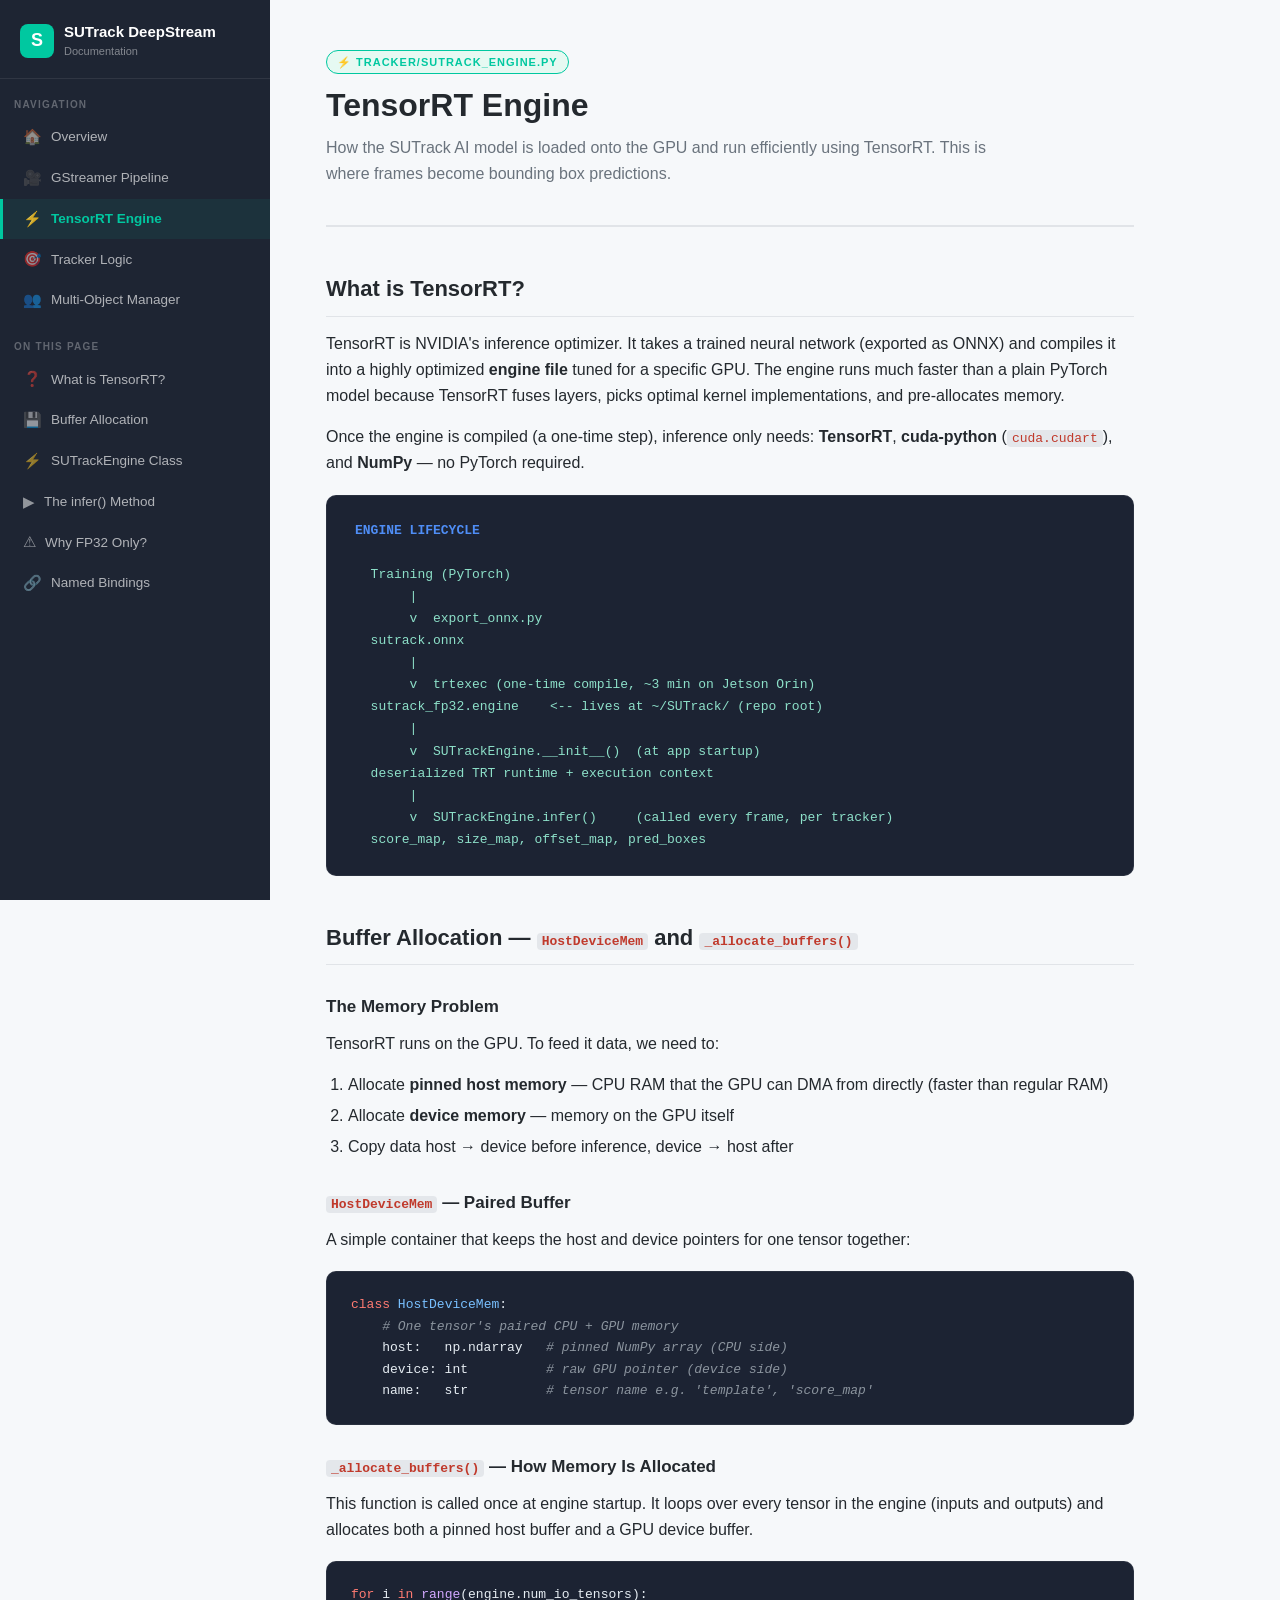
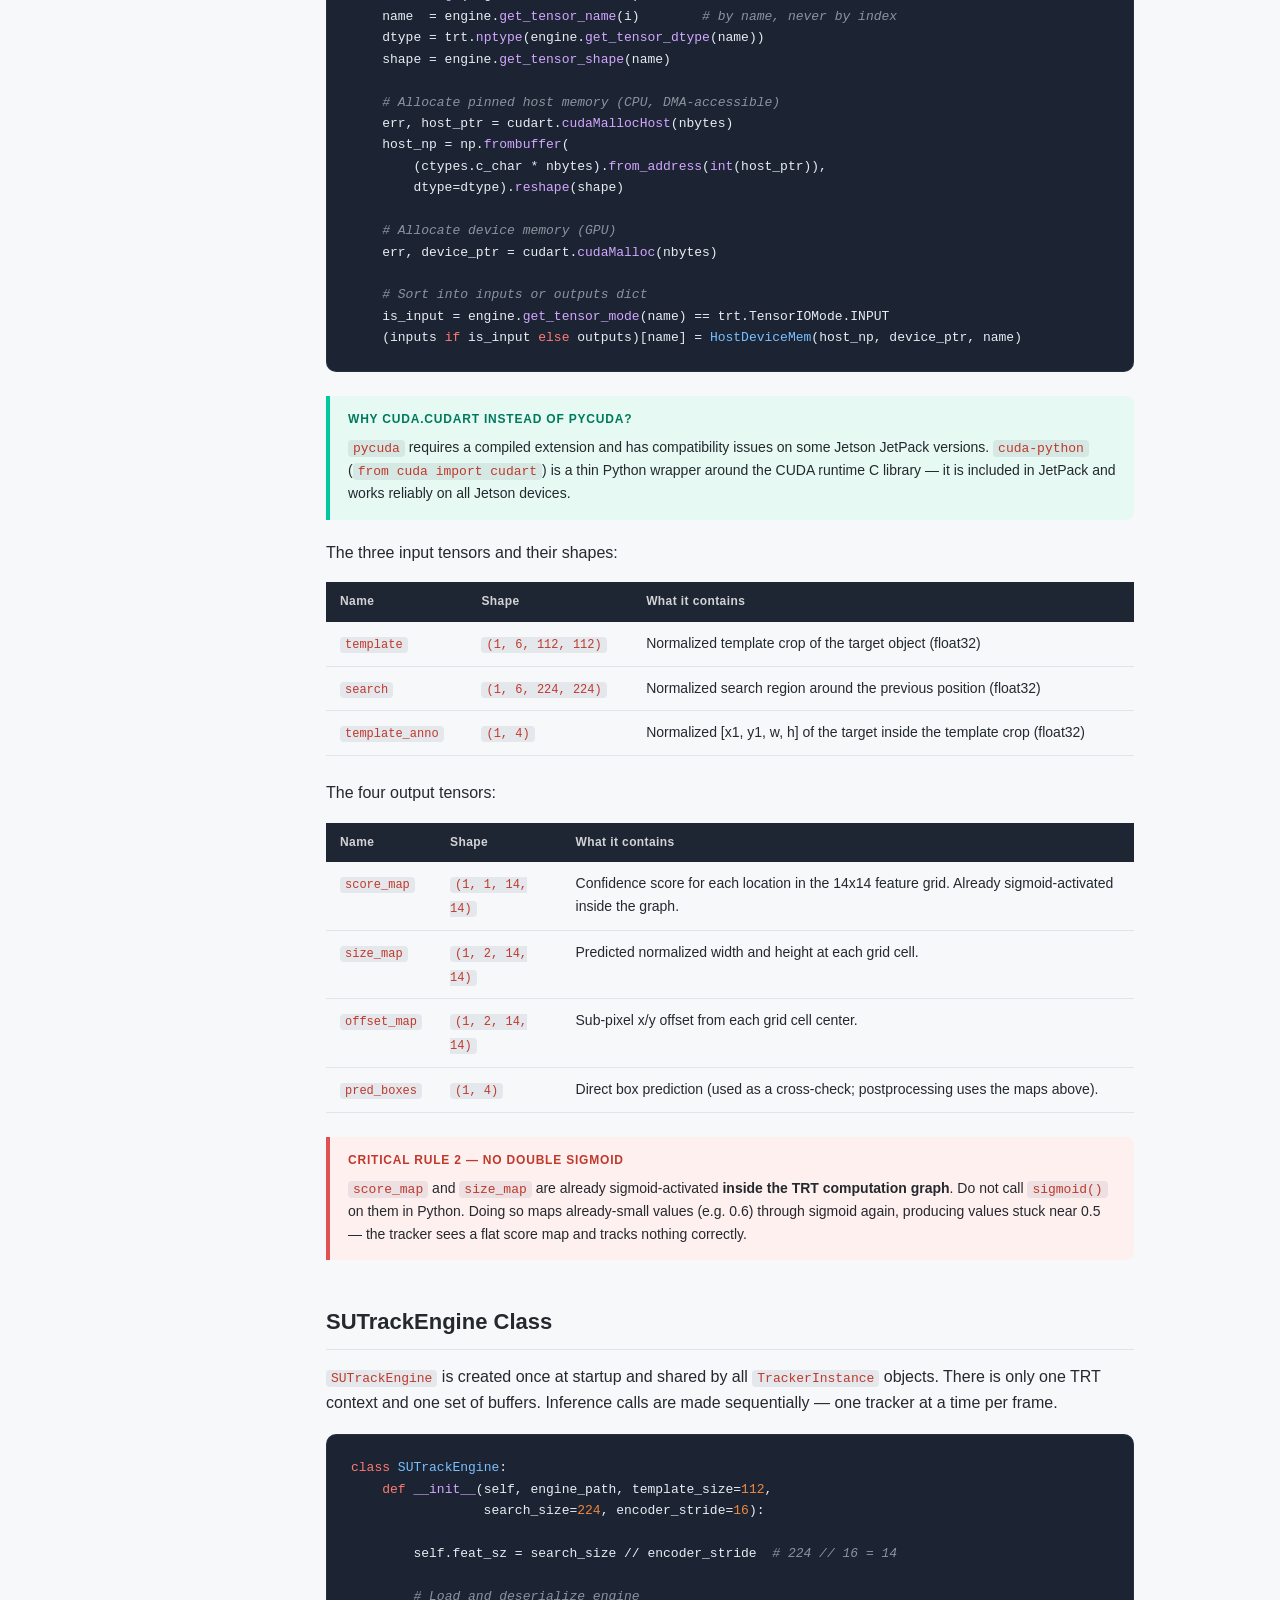
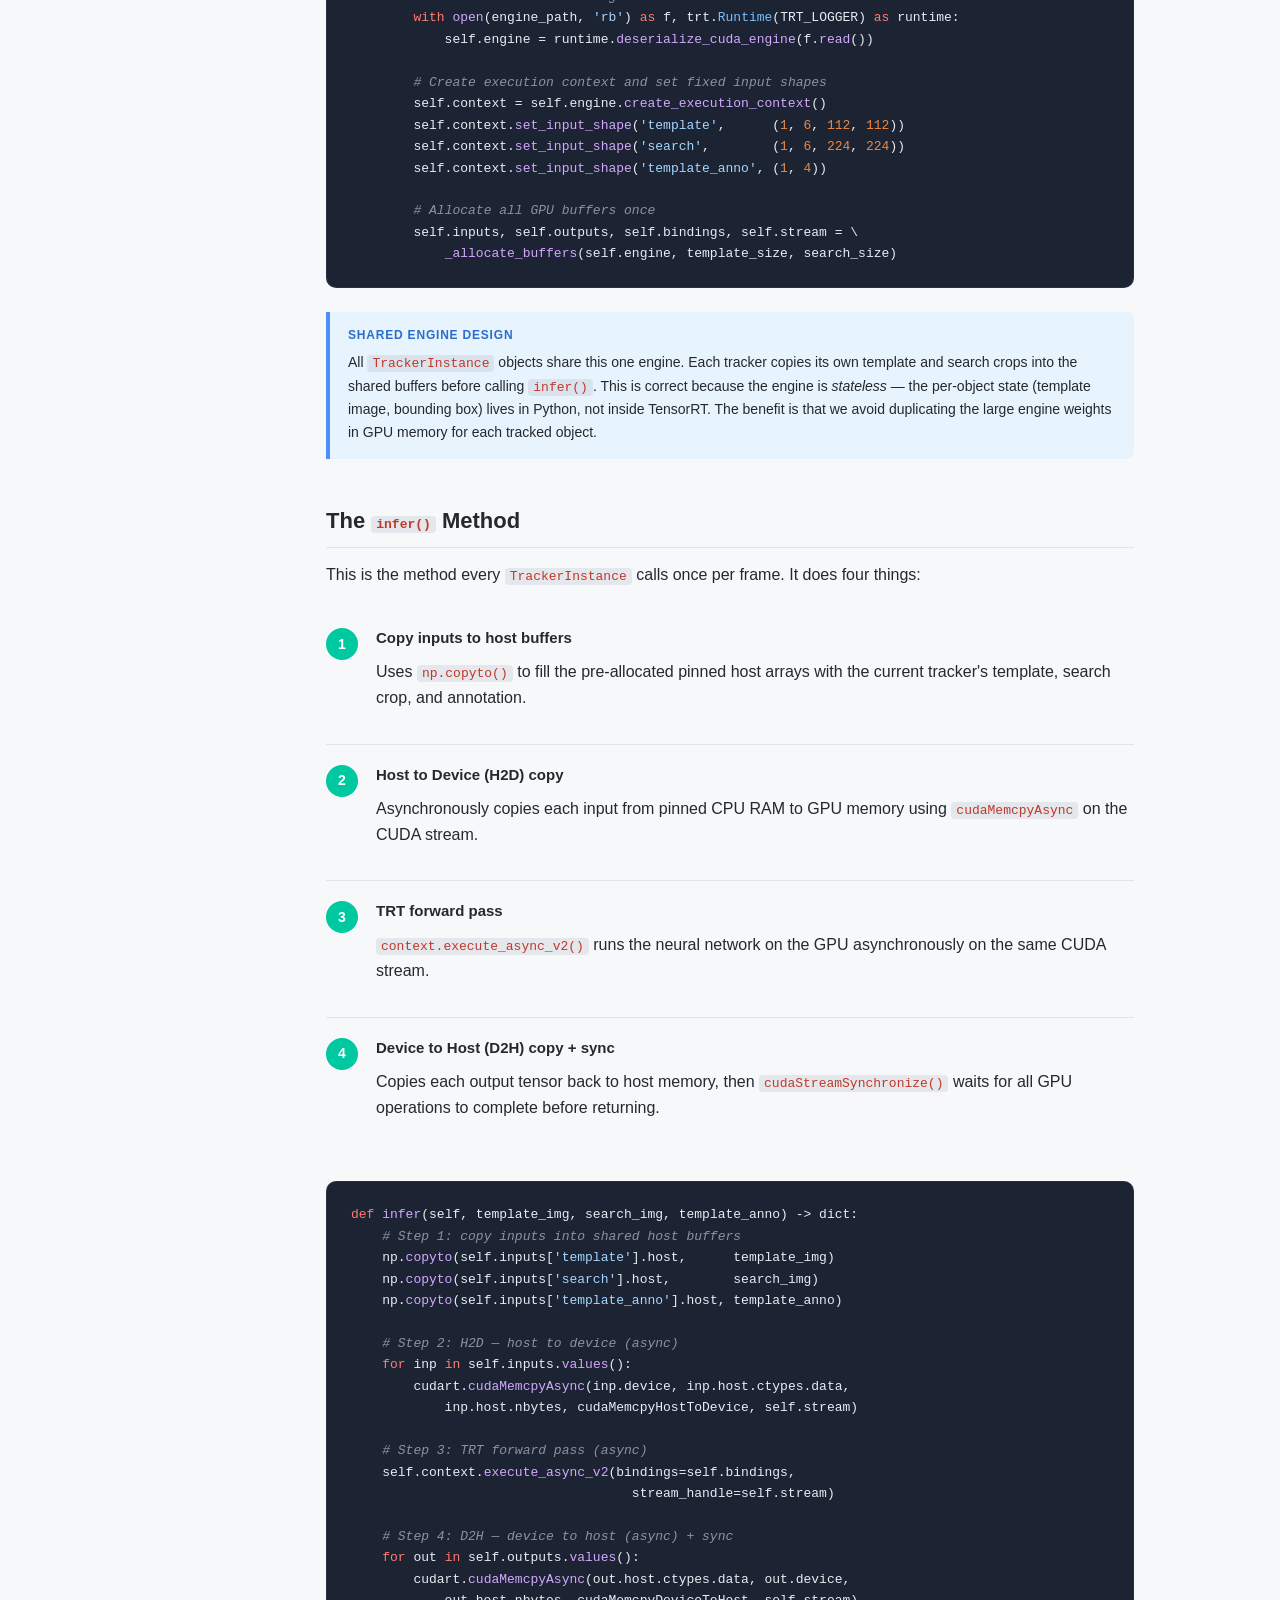
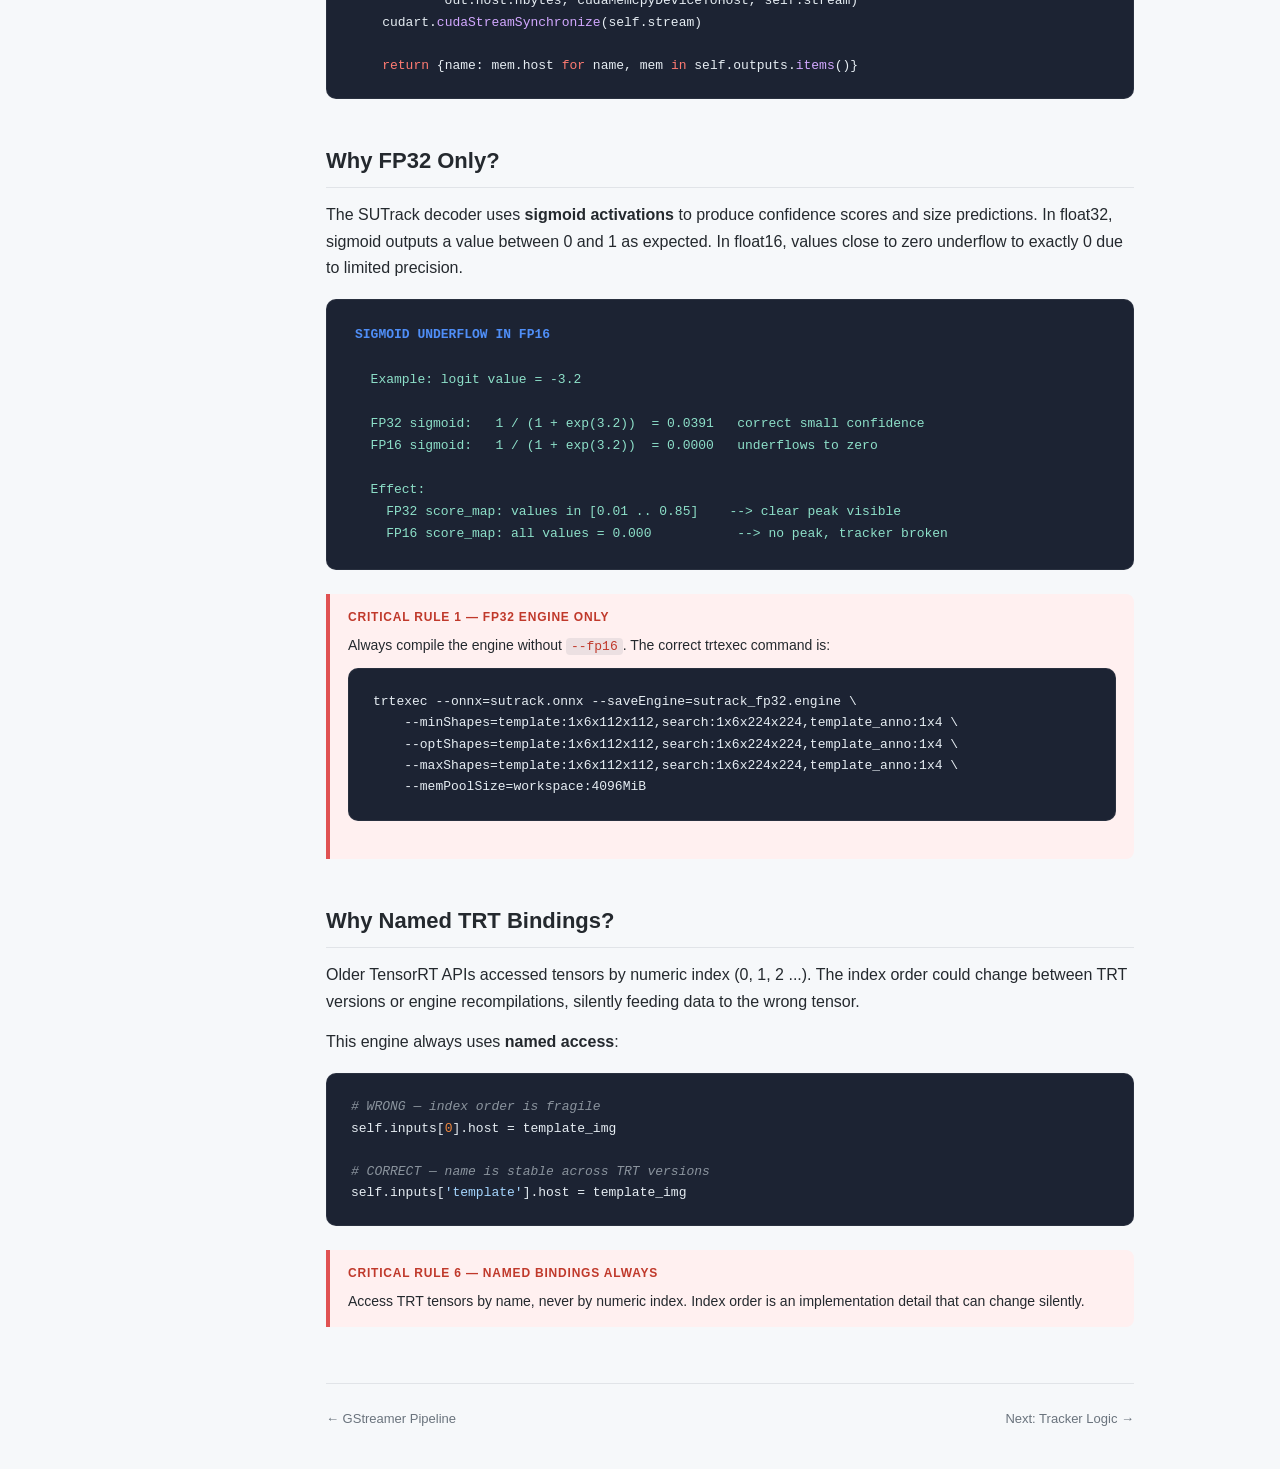
==== deepstream/docs/html/engine.html @ 1df2a2ea "Initial commit" ====
<!DOCTYPE html>
<html lang="en">
<head>
  <meta charset="UTF-8" />
  <meta name="viewport" content="width=device-width, initial-scale=1.0" />
  <title>TensorRT Engine — SUTrack DeepStream Docs</title>
  <link rel="stylesheet" href="style.css" />
</head>
<body>

<aside class="sidebar">
  <a class="sidebar-logo" href="index.html">
    <div class="logo-icon">S</div>
    <div>
      <div class="logo-text">SUTrack DeepStream</div>
      <div class="logo-sub">Documentation</div>
    </div>
  </a>
  <div class="sidebar-section">Navigation</div>
  <nav>
    <a href="index.html"><span class="nav-icon">&#127968;</span> Overview</a>
    <a href="pipeline.html"><span class="nav-icon">&#127909;</span> GStreamer Pipeline</a>
    <a href="engine.html" class="active"><span class="nav-icon">&#9889;</span> TensorRT Engine</a>
    <a href="tracker-logic.html"><span class="nav-icon">&#127919;</span> Tracker Logic</a>
    <a href="multi-object.html"><span class="nav-icon">&#128101;</span> Multi-Object Manager</a>
  </nav>
  <div class="sidebar-section">On This Page</div>
  <nav>
    <a href="#what-is-trt"><span class="nav-icon">&#10067;</span> What is TensorRT?</a>
    <a href="#buffers"><span class="nav-icon">&#128190;</span> Buffer Allocation</a>
    <a href="#engine-class"><span class="nav-icon">&#9889;</span> SUTrackEngine Class</a>
    <a href="#infer"><span class="nav-icon">&#9654;</span> The infer() Method</a>
    <a href="#why-fp32"><span class="nav-icon">&#9888;</span> Why FP32 Only?</a>
    <a href="#named-bindings"><span class="nav-icon">&#128279;</span> Named Bindings</a>
  </nav>
</aside>

<main class="content">

  <div class="page-header">
    <div class="page-badge">&#9889; tracker/sutrack_engine.py</div>
    <h1>TensorRT Engine</h1>
    <p>How the SUTrack AI model is loaded onto the GPU and run efficiently using TensorRT. This is where frames become bounding box predictions.</p>
  </div>

  <h2 id="what-is-trt">What is TensorRT?</h2>
  <p>
    TensorRT is NVIDIA's inference optimizer. It takes a trained neural network (exported as ONNX)
    and compiles it into a highly optimized <strong>engine file</strong> tuned for a specific GPU.
    The engine runs much faster than a plain PyTorch model because TensorRT fuses layers, picks
    optimal kernel implementations, and pre-allocates memory.
  </p>
  <p>
    Once the engine is compiled (a one-time step), inference only needs:
    <strong>TensorRT</strong>, <strong>cuda-python</strong> (<code>cuda.cudart</code>), and
    <strong>NumPy</strong> — no PyTorch required.
  </p>

  <div class="diagram"><span class="d-title">ENGINE LIFECYCLE</span>

  Training (PyTorch)
       |
       v  export_onnx.py
  sutrack.onnx
       |
       v  trtexec (one-time compile, ~3 min on Jetson Orin)
  sutrack_fp32.engine    &lt;-- lives at ~/SUTrack/ (repo root)
       |
       v  SUTrackEngine.__init__()  (at app startup)
  deserialized TRT runtime + execution context
       |
       v  SUTrackEngine.infer()     (called every frame, per tracker)
  score_map, size_map, offset_map, pred_boxes</div>

  <h2 id="buffers">Buffer Allocation — <code>HostDeviceMem</code> and <code>_allocate_buffers()</code></h2>

  <h3>The Memory Problem</h3>
  <p>
    TensorRT runs on the GPU. To feed it data, we need to:
  </p>
  <ol>
    <li>Allocate <strong>pinned host memory</strong> — CPU RAM that the GPU can DMA from directly (faster than regular RAM)</li>
    <li>Allocate <strong>device memory</strong> — memory on the GPU itself</li>
    <li>Copy data host → device before inference, device → host after</li>
  </ol>

  <h3><code>HostDeviceMem</code> — Paired Buffer</h3>
  <p>
    A simple container that keeps the host and device pointers for one tensor together:
  </p>
  <pre><code><span class="kw">class</span> <span class="nb">HostDeviceMem</span>:
    <span class="cm"># One tensor's paired CPU + GPU memory</span>
    host:   np.ndarray   <span class="cm"># pinned NumPy array (CPU side)</span>
    device: int          <span class="cm"># raw GPU pointer (device side)</span>
    name:   str          <span class="cm"># tensor name e.g. 'template', 'score_map'</span></code></pre>

  <h3><code>_allocate_buffers()</code> — How Memory Is Allocated</h3>
  <p>
    This function is called once at engine startup. It loops over every tensor in the engine
    (inputs and outputs) and allocates both a pinned host buffer and a GPU device buffer.
  </p>

  <pre><code><span class="kw">for</span> i <span class="kw">in</span> <span class="fn">range</span>(engine.num_io_tensors):
    name  = engine.<span class="fn">get_tensor_name</span>(i)        <span class="cm"># by name, never by index</span>
    dtype = trt.<span class="fn">nptype</span>(engine.<span class="fn">get_tensor_dtype</span>(name))
    shape = engine.<span class="fn">get_tensor_shape</span>(name)

    <span class="cm"># Allocate pinned host memory (CPU, DMA-accessible)</span>
    err, host_ptr = cudart.<span class="fn">cudaMallocHost</span>(nbytes)
    host_np = np.<span class="fn">frombuffer</span>(
        (ctypes.c_char * nbytes).<span class="fn">from_address</span>(<span class="fn">int</span>(host_ptr)),
        dtype=dtype).<span class="fn">reshape</span>(shape)

    <span class="cm"># Allocate device memory (GPU)</span>
    err, device_ptr = cudart.<span class="fn">cudaMalloc</span>(nbytes)

    <span class="cm"># Sort into inputs or outputs dict</span>
    is_input = engine.<span class="fn">get_tensor_mode</span>(name) == trt.TensorIOMode.INPUT
    (inputs <span class="kw">if</span> is_input <span class="kw">else</span> outputs)[name] = <span class="nb">HostDeviceMem</span>(host_np, device_ptr, name)</code></pre>

  <div class="callout tip">
    <div class="callout-title">Why cuda.cudart instead of pycuda?</div>
    <code>pycuda</code> requires a compiled extension and has compatibility issues on some
    Jetson JetPack versions. <code>cuda-python</code> (<code>from cuda import cudart</code>)
    is a thin Python wrapper around the CUDA runtime C library — it is included in JetPack
    and works reliably on all Jetson devices.
  </div>

  <p>The three input tensors and their shapes:</p>
  <table>
    <thead><tr><th>Name</th><th>Shape</th><th>What it contains</th></tr></thead>
    <tbody>
      <tr><td><code>template</code></td><td><code>(1, 6, 112, 112)</code></td><td>Normalized template crop of the target object (float32)</td></tr>
      <tr><td><code>search</code></td><td><code>(1, 6, 224, 224)</code></td><td>Normalized search region around the previous position (float32)</td></tr>
      <tr><td><code>template_anno</code></td><td><code>(1, 4)</code></td><td>Normalized [x1, y1, w, h] of the target inside the template crop (float32)</td></tr>
    </tbody>
  </table>

  <p>The four output tensors:</p>
  <table>
    <thead><tr><th>Name</th><th>Shape</th><th>What it contains</th></tr></thead>
    <tbody>
      <tr><td><code>score_map</code></td><td><code>(1, 1, 14, 14)</code></td><td>Confidence score for each location in the 14x14 feature grid. Already sigmoid-activated inside the graph.</td></tr>
      <tr><td><code>size_map</code></td><td><code>(1, 2, 14, 14)</code></td><td>Predicted normalized width and height at each grid cell.</td></tr>
      <tr><td><code>offset_map</code></td><td><code>(1, 2, 14, 14)</code></td><td>Sub-pixel x/y offset from each grid cell center.</td></tr>
      <tr><td><code>pred_boxes</code></td><td><code>(1, 4)</code></td><td>Direct box prediction (used as a cross-check; postprocessing uses the maps above).</td></tr>
    </tbody>
  </table>

  <div class="callout rule">
    <div class="callout-title">Critical Rule 2 — No Double Sigmoid</div>
    <code>score_map</code> and <code>size_map</code> are already sigmoid-activated
    <strong>inside the TRT computation graph</strong>. Do not call <code>sigmoid()</code>
    on them in Python. Doing so maps already-small values (e.g. 0.6) through sigmoid again,
    producing values stuck near 0.5 — the tracker sees a flat score map and tracks nothing correctly.
  </div>

  <h2 id="engine-class">SUTrackEngine Class</h2>
  <p>
    <code>SUTrackEngine</code> is created once at startup and shared by all
    <code>TrackerInstance</code> objects. There is only one TRT context and one set of buffers.
    Inference calls are made sequentially — one tracker at a time per frame.
  </p>

  <pre><code><span class="kw">class</span> <span class="nb">SUTrackEngine</span>:
    <span class="kw">def</span> <span class="fn">__init__</span>(self, engine_path, template_size=<span class="nu">112</span>,
                 search_size=<span class="nu">224</span>, encoder_stride=<span class="nu">16</span>):

        self.feat_sz = search_size // encoder_stride  <span class="cm"># 224 // 16 = 14</span>

        <span class="cm"># Load and deserialize engine</span>
        <span class="kw">with</span> <span class="fn">open</span>(engine_path, <span class="st">'rb'</span>) <span class="kw">as</span> f, trt.<span class="nb">Runtime</span>(TRT_LOGGER) <span class="kw">as</span> runtime:
            self.engine = runtime.<span class="fn">deserialize_cuda_engine</span>(f.<span class="fn">read</span>())

        <span class="cm"># Create execution context and set fixed input shapes</span>
        self.context = self.engine.<span class="fn">create_execution_context</span>()
        self.context.<span class="fn">set_input_shape</span>(<span class="st">'template'</span>,      (<span class="nu">1</span>, <span class="nu">6</span>, <span class="nu">112</span>, <span class="nu">112</span>))
        self.context.<span class="fn">set_input_shape</span>(<span class="st">'search'</span>,        (<span class="nu">1</span>, <span class="nu">6</span>, <span class="nu">224</span>, <span class="nu">224</span>))
        self.context.<span class="fn">set_input_shape</span>(<span class="st">'template_anno'</span>, (<span class="nu">1</span>, <span class="nu">4</span>))

        <span class="cm"># Allocate all GPU buffers once</span>
        self.inputs, self.outputs, self.bindings, self.stream = \
            <span class="fn">_allocate_buffers</span>(self.engine, template_size, search_size)</code></pre>

  <div class="callout info">
    <div class="callout-title">Shared Engine Design</div>
    All <code>TrackerInstance</code> objects share this one engine. Each tracker copies its own
    template and search crops into the shared buffers before calling <code>infer()</code>.
    This is correct because the engine is <em>stateless</em> — the per-object state
    (template image, bounding box) lives in Python, not inside TensorRT.
    The benefit is that we avoid duplicating the large engine weights in GPU memory
    for each tracked object.
  </div>

  <h2 id="infer">The <code>infer()</code> Method</h2>
  <p>
    This is the method every <code>TrackerInstance</code> calls once per frame. It does four things:
  </p>
  <div class="steps">
    <div class="step">
      <div class="step-num">1</div>
      <div class="step-body">
        <h4>Copy inputs to host buffers</h4>
        <p>Uses <code>np.copyto()</code> to fill the pre-allocated pinned host arrays with the current tracker's template, search crop, and annotation.</p>
      </div>
    </div>
    <div class="step">
      <div class="step-num">2</div>
      <div class="step-body">
        <h4>Host to Device (H2D) copy</h4>
        <p>Asynchronously copies each input from pinned CPU RAM to GPU memory using <code>cudaMemcpyAsync</code> on the CUDA stream.</p>
      </div>
    </div>
    <div class="step">
      <div class="step-num">3</div>
      <div class="step-body">
        <h4>TRT forward pass</h4>
        <p><code>context.execute_async_v2()</code> runs the neural network on the GPU asynchronously on the same CUDA stream.</p>
      </div>
    </div>
    <div class="step">
      <div class="step-num">4</div>
      <div class="step-body">
        <h4>Device to Host (D2H) copy + sync</h4>
        <p>Copies each output tensor back to host memory, then <code>cudaStreamSynchronize()</code> waits for all GPU operations to complete before returning.</p>
      </div>
    </div>
  </div>

  <pre><code><span class="kw">def</span> <span class="fn">infer</span>(self, template_img, search_img, template_anno) -> dict:
    <span class="cm"># Step 1: copy inputs into shared host buffers</span>
    np.<span class="fn">copyto</span>(self.inputs[<span class="st">'template'</span>].host,      template_img)
    np.<span class="fn">copyto</span>(self.inputs[<span class="st">'search'</span>].host,        search_img)
    np.<span class="fn">copyto</span>(self.inputs[<span class="st">'template_anno'</span>].host, template_anno)

    <span class="cm"># Step 2: H2D — host to device (async)</span>
    <span class="kw">for</span> inp <span class="kw">in</span> self.inputs.<span class="fn">values</span>():
        cudart.<span class="fn">cudaMemcpyAsync</span>(inp.device, inp.host.ctypes.data,
            inp.host.nbytes, cudaMemcpyHostToDevice, self.stream)

    <span class="cm"># Step 3: TRT forward pass (async)</span>
    self.context.<span class="fn">execute_async_v2</span>(bindings=self.bindings,
                                    stream_handle=self.stream)

    <span class="cm"># Step 4: D2H — device to host (async) + sync</span>
    <span class="kw">for</span> out <span class="kw">in</span> self.outputs.<span class="fn">values</span>():
        cudart.<span class="fn">cudaMemcpyAsync</span>(out.host.ctypes.data, out.device,
            out.host.nbytes, cudaMemcpyDeviceToHost, self.stream)
    cudart.<span class="fn">cudaStreamSynchronize</span>(self.stream)

    <span class="kw">return</span> {name: mem.host <span class="kw">for</span> name, mem <span class="kw">in</span> self.outputs.<span class="fn">items</span>()}</code></pre>

  <h2 id="why-fp32">Why FP32 Only?</h2>
  <p>
    The SUTrack decoder uses <strong>sigmoid activations</strong> to produce confidence scores
    and size predictions. In float32, sigmoid outputs a value between 0 and 1 as expected.
    In float16, values close to zero underflow to exactly 0 due to limited precision.
  </p>

  <div class="diagram"><span class="d-title">SIGMOID UNDERFLOW IN FP16</span>

  Example: logit value = -3.2

  FP32 sigmoid:   1 / (1 + exp(3.2))  = 0.0391   correct small confidence
  FP16 sigmoid:   1 / (1 + exp(3.2))  = 0.0000   underflows to zero

  Effect:
    FP32 score_map: values in [0.01 .. 0.85]    --> clear peak visible
    FP16 score_map: all values = 0.000           --> no peak, tracker broken</div>

  <div class="callout rule">
    <div class="callout-title">Critical Rule 1 — FP32 Engine Only</div>
    Always compile the engine without <code>--fp16</code>. The correct trtexec command is:
    <pre style="margin-top:10px"><code>trtexec --onnx=sutrack.onnx --saveEngine=sutrack_fp32.engine \
    --minShapes=template:1x6x112x112,search:1x6x224x224,template_anno:1x4 \
    --optShapes=template:1x6x112x112,search:1x6x224x224,template_anno:1x4 \
    --maxShapes=template:1x6x112x112,search:1x6x224x224,template_anno:1x4 \
    --memPoolSize=workspace:4096MiB</code></pre>
  </div>

  <h2 id="named-bindings">Why Named TRT Bindings?</h2>
  <p>
    Older TensorRT APIs accessed tensors by numeric index (0, 1, 2 ...). The index order could
    change between TRT versions or engine recompilations, silently feeding data to the wrong tensor.
  </p>
  <p>
    This engine always uses <strong>named access</strong>:
  </p>
  <pre><code><span class="cm"># WRONG — index order is fragile</span>
self.inputs[<span class="nu">0</span>].host = template_img

<span class="cm"># CORRECT — name is stable across TRT versions</span>
self.inputs[<span class="st">'template'</span>].host = template_img</code></pre>

  <div class="callout rule">
    <div class="callout-title">Critical Rule 6 — Named Bindings Always</div>
    Access TRT tensors by name, never by numeric index.
    Index order is an implementation detail that can change silently.
  </div>

  <div class="page-footer">
    <div class="nav-links"><a href="pipeline.html">&#8592; GStreamer Pipeline</a></div>
    <div class="nav-links"><a href="tracker-logic.html">Next: Tracker Logic &#8594;</a></div>
  </div>

</main>
</body>
</html>
---- deepstream/docs/html/style.css ----
/* =========================================================
   SUTrack DeepStream Docs — Shared Stylesheet
   ========================================================= */

* { box-sizing: border-box; margin: 0; padding: 0; }

:root {
  --bg:        #f6f8fa;
  --sidebar-bg:#1e2533;
  --sidebar-w: 270px;
  --accent:    #00c8a0;
  --accent2:   #4f8ef7;
  --text:      #24292e;
  --muted:     #6a737d;
  --code-bg:   #1c2333;
  --code-text: #e6edf3;
  --warn-bg:   #fff8e1;
  --warn-border:#f0b429;
  --info-bg:   #e8f4fd;
  --info-border:#4f8ef7;
  --tip-bg:    #e6f9f2;
  --tip-border:#00c8a0;
  --rule-bg:   #fff0f0;
  --rule-border:#e05252;
  --border:    #e1e4e8;
  --header-h:  60px;
}

body {
  font-family: -apple-system, BlinkMacSystemFont, 'Segoe UI', Roboto, Helvetica, Arial, sans-serif;
  background: var(--bg);
  color: var(--text);
  line-height: 1.65;
  display: flex;
  min-height: 100vh;
}

/* ── Sidebar ─────────────────────────────────────────── */
.sidebar {
  width: var(--sidebar-w);
  min-height: 100vh;
  background: var(--sidebar-bg);
  position: fixed;
  top: 0; left: 0;
  overflow-y: auto;
  padding-bottom: 40px;
  z-index: 100;
}

.sidebar-logo {
  display: flex;
  align-items: center;
  gap: 10px;
  padding: 22px 20px 18px;
  border-bottom: 1px solid rgba(255,255,255,0.08);
  text-decoration: none;
}
.sidebar-logo .logo-icon {
  width: 34px; height: 34px;
  background: var(--accent);
  border-radius: 8px;
  display: grid; place-items: center;
  font-size: 18px; font-weight: 800; color: #fff;
}
.sidebar-logo .logo-text {
  color: #fff;
  font-size: 15px;
  font-weight: 600;
  line-height: 1.3;
}
.sidebar-logo .logo-sub {
  color: rgba(255,255,255,0.45);
  font-size: 11px;
  font-weight: 400;
}

.sidebar-section {
  padding: 18px 14px 4px;
  font-size: 10px;
  font-weight: 700;
  letter-spacing: 1.2px;
  text-transform: uppercase;
  color: rgba(255,255,255,0.3);
}

.sidebar nav a {
  display: flex;
  align-items: center;
  gap: 9px;
  padding: 8px 20px;
  color: rgba(255,255,255,0.65);
  text-decoration: none;
  font-size: 13.5px;
  border-left: 3px solid transparent;
  transition: all 0.15s;
}
.sidebar nav a:hover {
  color: #fff;
  background: rgba(255,255,255,0.06);
}
.sidebar nav a.active {
  color: var(--accent);
  border-left-color: var(--accent);
  background: rgba(0,200,160,0.08);
  font-weight: 600;
}
.sidebar nav a .nav-icon { font-size: 15px; opacity: 0.8; }
.sidebar nav a .nav-badge {
  margin-left: auto;
  font-size: 10px;
  background: rgba(255,255,255,0.12);
  padding: 1px 6px;
  border-radius: 10px;
  color: rgba(255,255,255,0.5);
}

/* ── Main content ────────────────────────────────────── */
.content {
  margin-left: var(--sidebar-w);
  flex: 1;
  max-width: 920px;
  padding: 48px 56px;
}

@media (max-width: 900px) {
  .sidebar { display: none; }
  .content { margin-left: 0; padding: 28px 22px; }
}

/* ── Page header ─────────────────────────────────────── */
.page-header {
  margin-bottom: 40px;
  padding-bottom: 24px;
  border-bottom: 2px solid var(--border);
}
.page-badge {
  display: inline-block;
  font-size: 11px;
  font-weight: 700;
  letter-spacing: 1px;
  text-transform: uppercase;
  color: var(--accent);
  background: var(--tip-bg);
  border: 1px solid var(--tip-border);
  padding: 2px 10px;
  border-radius: 12px;
  margin-bottom: 12px;
}
.page-header h1 {
  font-size: 32px;
  font-weight: 700;
  line-height: 1.2;
  margin-bottom: 10px;
}
.page-header p {
  color: var(--muted);
  font-size: 16px;
  max-width: 680px;
}

/* ── Section headings ─────────────────────────────────── */
h2 {
  font-size: 22px;
  font-weight: 700;
  margin: 44px 0 14px;
  padding-bottom: 8px;
  border-bottom: 1px solid var(--border);
  color: var(--text);
}
h3 {
  font-size: 17px;
  font-weight: 600;
  margin: 28px 0 10px;
  color: var(--text);
}
h4 {
  font-size: 14px;
  font-weight: 700;
  margin: 20px 0 8px;
  text-transform: uppercase;
  letter-spacing: 0.5px;
  color: var(--muted);
}

p { margin-bottom: 14px; }
ul, ol { margin: 10px 0 14px 22px; }
li { margin-bottom: 5px; }

a { color: var(--accent2); text-decoration: none; }
a:hover { text-decoration: underline; }

/* ── Code ─────────────────────────────────────────────── */
code {
  font-family: 'SF Mono', 'Consolas', 'Fira Code', monospace;
  font-size: 13px;
  background: rgba(99,110,123,0.12);
  padding: 1px 5px;
  border-radius: 4px;
  color: #c0392b;
}

pre {
  background: var(--code-bg);
  color: var(--code-text);
  border-radius: 10px;
  padding: 22px 24px;
  overflow-x: auto;
  font-size: 13px;
  line-height: 1.65;
  margin: 18px 0 24px;
  border: 1px solid rgba(255,255,255,0.06);
}
pre code {
  background: none;
  color: inherit;
  padding: 0;
  font-size: inherit;
}

/* Syntax-like highlight classes */
.kw  { color: #ff7b72; }   /* keyword */
.fn  { color: #d2a8ff; }   /* function */
.st  { color: #a5d6ff; }   /* string */
.cm  { color: #8b949e; font-style: italic; } /* comment */
.nb  { color: #79c0ff; }   /* builtin / class name */
.nu  { color: #f0883e; }   /* number */
.op  { color: #ff7b72; }   /* operator */
.dk  { color: #ffa657; }   /* decorator */

/* ── Callout boxes ───────────────────────────────────── */
.callout {
  border-left: 4px solid;
  border-radius: 0 8px 8px 0;
  padding: 14px 18px;
  margin: 20px 0;
  font-size: 14px;
}
.callout-title {
  font-weight: 700;
  font-size: 12px;
  text-transform: uppercase;
  letter-spacing: 0.8px;
  margin-bottom: 6px;
}
.callout.warn  { background: var(--warn-bg);  border-color: var(--warn-border); }
.callout.warn .callout-title { color: #c07100; }
.callout.info  { background: var(--info-bg);  border-color: var(--info-border); }
.callout.info .callout-title { color: #2a6ecc; }
.callout.tip   { background: var(--tip-bg);   border-color: var(--tip-border); }
.callout.tip .callout-title  { color: #007a5e; }
.callout.rule  { background: var(--rule-bg);  border-color: var(--rule-border); }
.callout.rule .callout-title { color: #c0392b; }

/* ── Diagram box ─────────────────────────────────────── */
.diagram {
  background: var(--code-bg);
  color: #8de0c9;
  border-radius: 10px;
  padding: 24px 28px;
  font-family: 'SF Mono', 'Consolas', monospace;
  font-size: 13px;
  line-height: 1.7;
  white-space: pre;
  overflow-x: auto;
  border: 1px solid rgba(255,255,255,0.06);
  margin: 18px 0 24px;
}
.diagram .d-title { color: #4f8ef7; font-weight: 700; }
.diagram .d-arrow { color: #e6edf3; }
.diagram .d-note  { color: #8b949e; font-style: italic; }

/* ── Tables ──────────────────────────────────────────── */
table {
  width: 100%;
  border-collapse: collapse;
  font-size: 14px;
  margin: 16px 0 24px;
}
th {
  background: var(--sidebar-bg);
  color: rgba(255,255,255,0.8);
  padding: 10px 14px;
  text-align: left;
  font-size: 12px;
  font-weight: 600;
  letter-spacing: 0.4px;
}
td {
  padding: 10px 14px;
  border-bottom: 1px solid var(--border);
  vertical-align: top;
}
tr:hover td { background: rgba(79,142,247,0.04); }
td code { font-size: 12px; }

/* ── Step cards ──────────────────────────────────────── */
.steps { display: flex; flex-direction: column; gap: 0; margin: 20px 0 28px; }
.step {
  display: flex;
  gap: 18px;
  padding: 18px 0;
  border-bottom: 1px solid var(--border);
}
.step:last-child { border-bottom: none; }
.step-num {
  width: 32px; height: 32px;
  min-width: 32px;
  background: var(--accent);
  color: #fff;
  border-radius: 50%;
  display: grid; place-items: center;
  font-weight: 700; font-size: 14px;
  margin-top: 2px;
}
.step-body h4 { margin-top: 0; color: var(--text); font-size: 15px; text-transform: none; letter-spacing: 0; }

/* ── File pills ──────────────────────────────────────── */
.file-pill {
  display: inline-flex;
  align-items: center;
  gap: 6px;
  background: var(--code-bg);
  color: var(--accent);
  padding: 4px 12px;
  border-radius: 20px;
  font-family: monospace;
  font-size: 12px;
  border: 1px solid rgba(0,200,160,0.25);
  margin: 3px;
}

/* ── Grid cards ──────────────────────────────────────── */
.card-grid {
  display: grid;
  grid-template-columns: repeat(auto-fill, minmax(250px, 1fr));
  gap: 16px;
  margin: 20px 0 28px;
}
.card {
  background: #fff;
  border: 1px solid var(--border);
  border-radius: 10px;
  padding: 18px 20px;
  box-shadow: 0 1px 4px rgba(0,0,0,0.05);
}
.card-icon { font-size: 26px; margin-bottom: 10px; }
.card h4 { margin: 0 0 6px; font-size: 14px; text-transform: none; letter-spacing: 0; color: var(--text); }
.card p { font-size: 13px; color: var(--muted); margin: 0; }

/* ── Footer ──────────────────────────────────────────── */
.page-footer {
  margin-top: 56px;
  padding-top: 24px;
  border-top: 1px solid var(--border);
  display: flex;
  justify-content: space-between;
  align-items: center;
  flex-wrap: wrap;
  gap: 12px;
}
.page-footer .nav-links { display: flex; gap: 14px; }
.page-footer a {
  font-size: 13px;
  color: var(--muted);
  display: flex; align-items: center; gap: 5px;
}
.page-footer a:hover { color: var(--accent); }
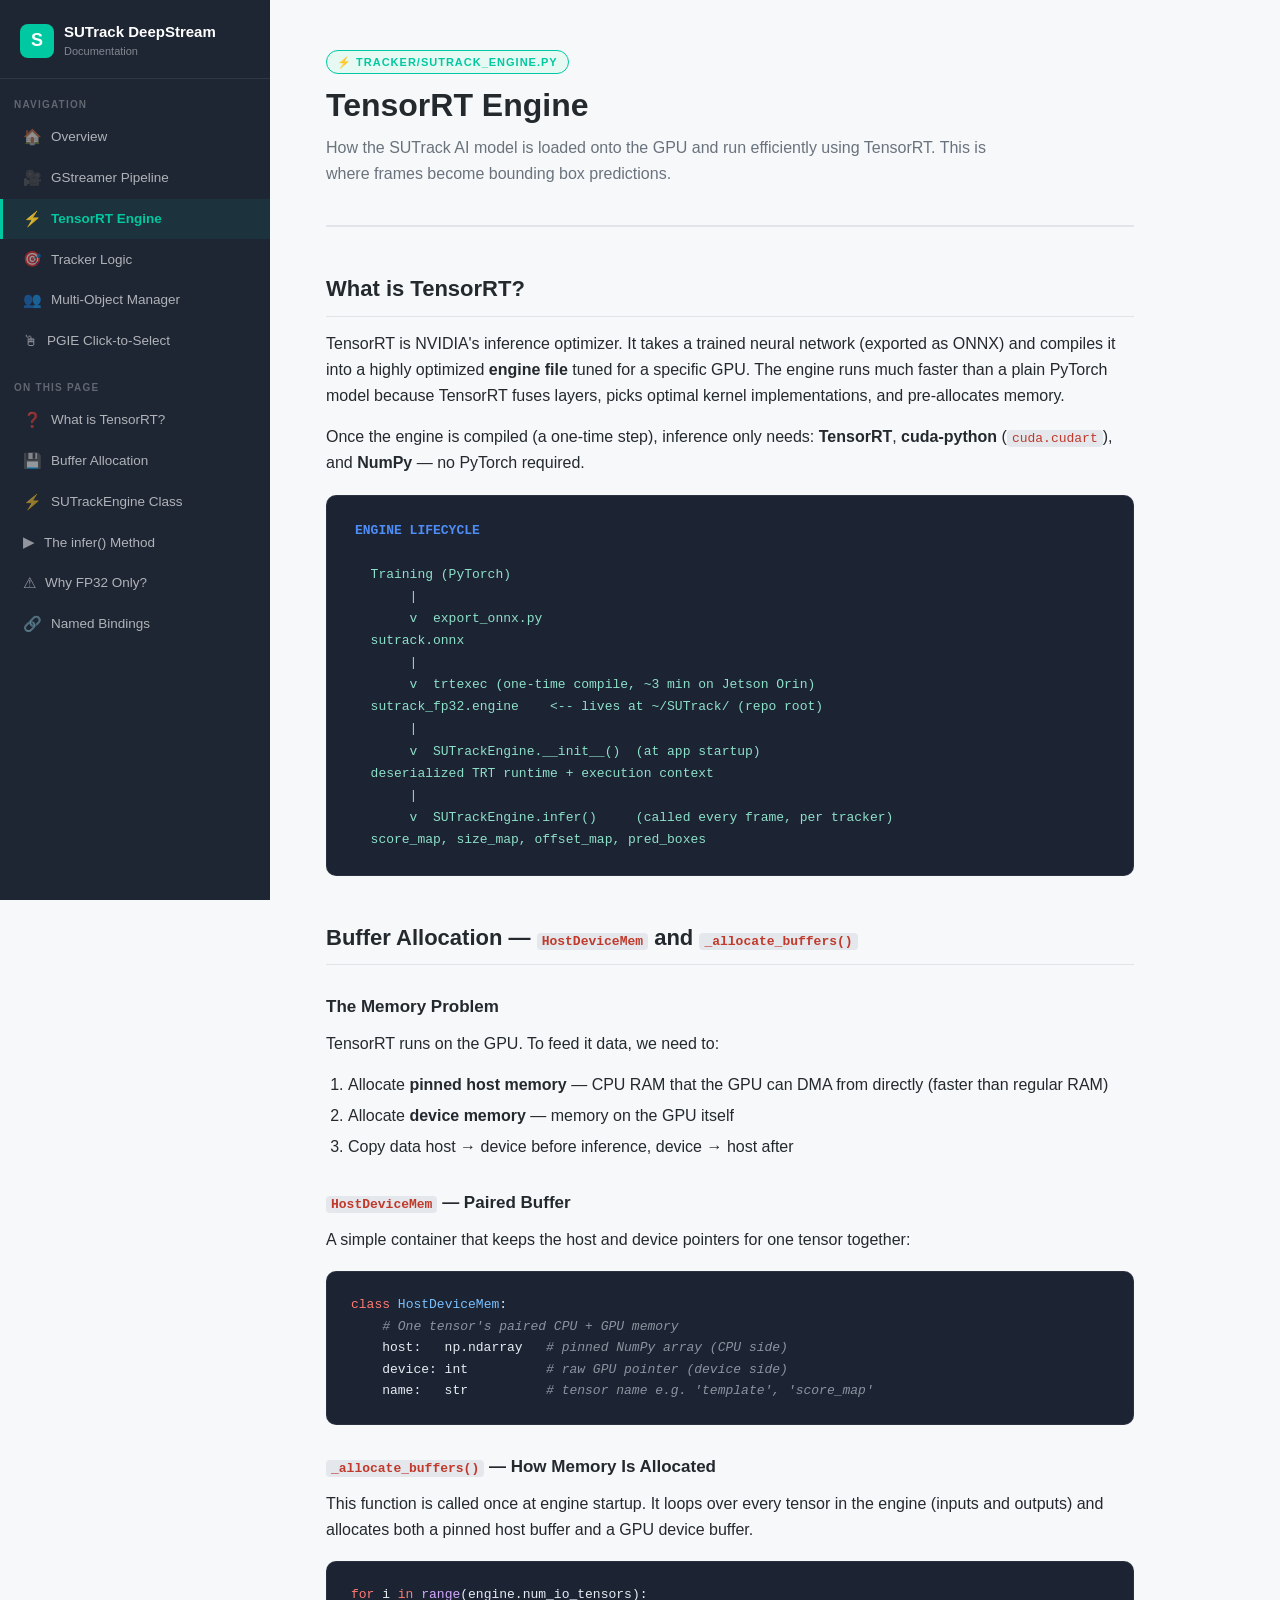
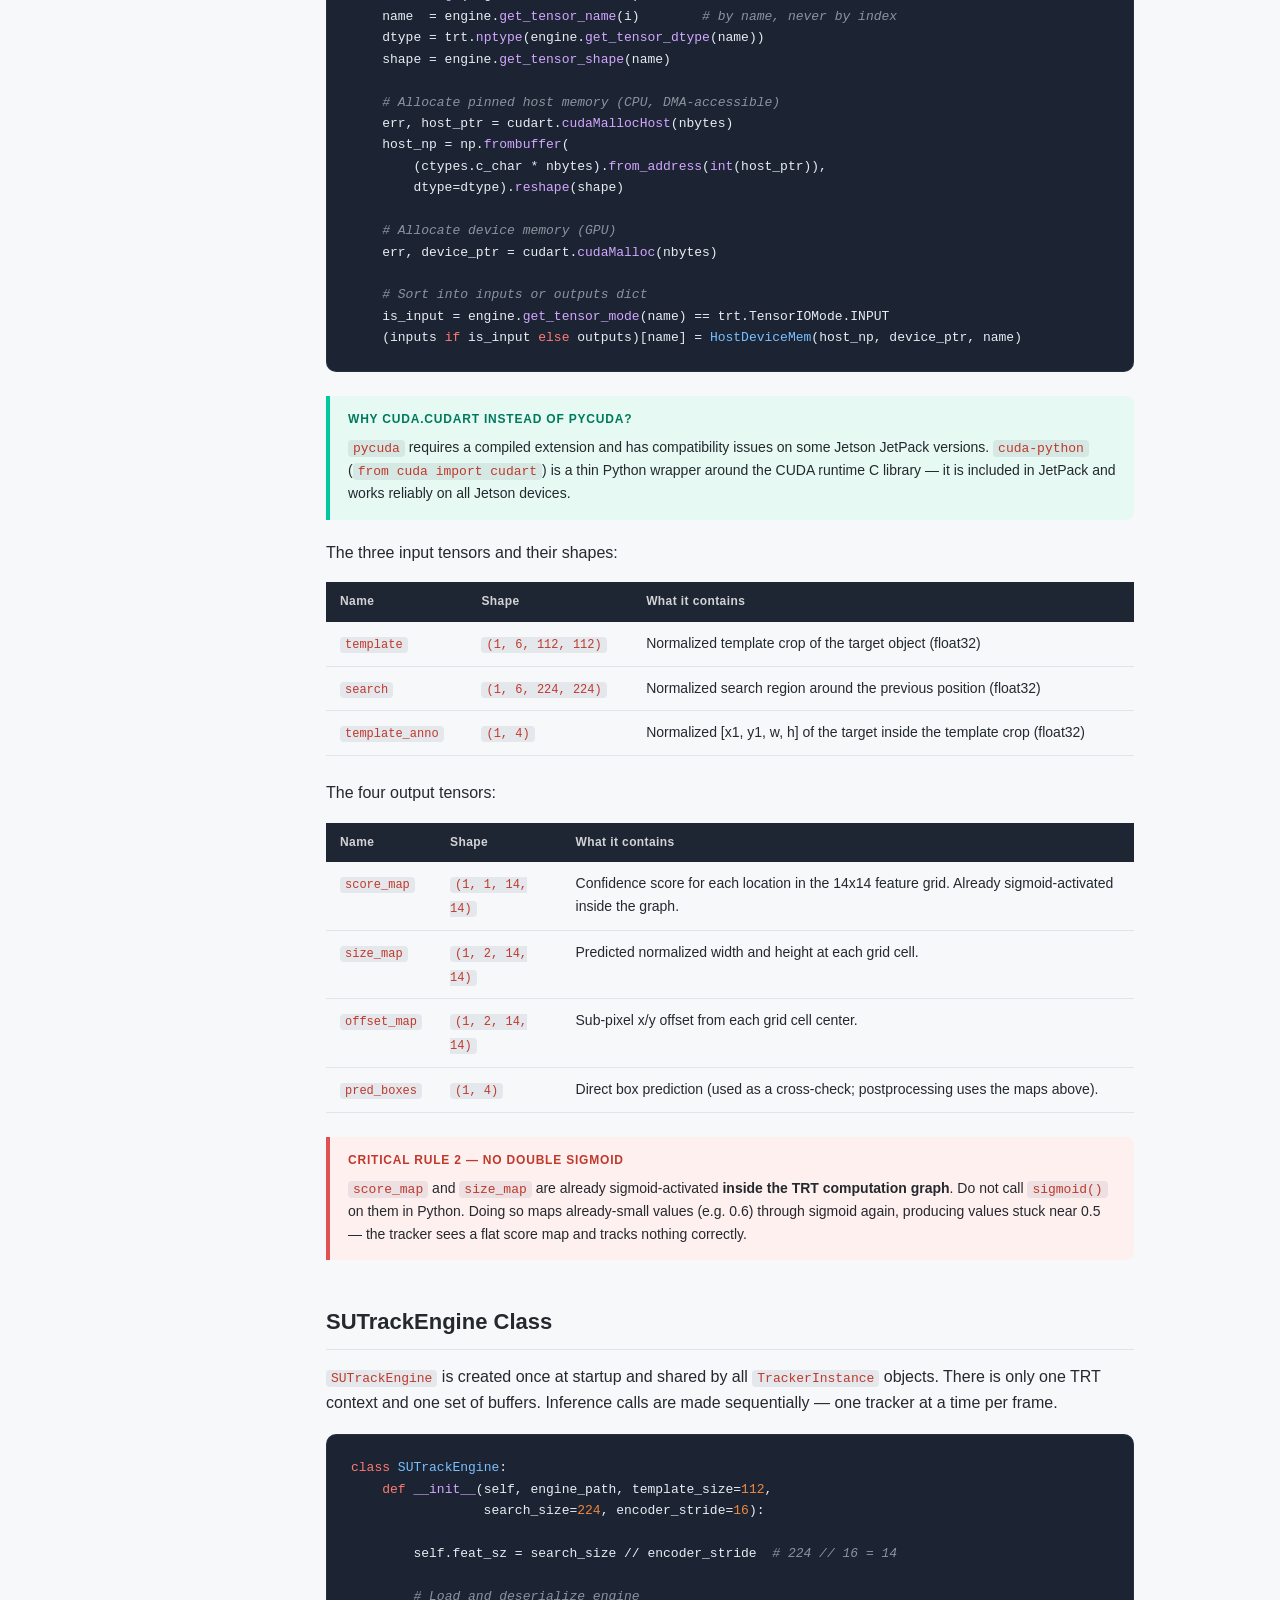
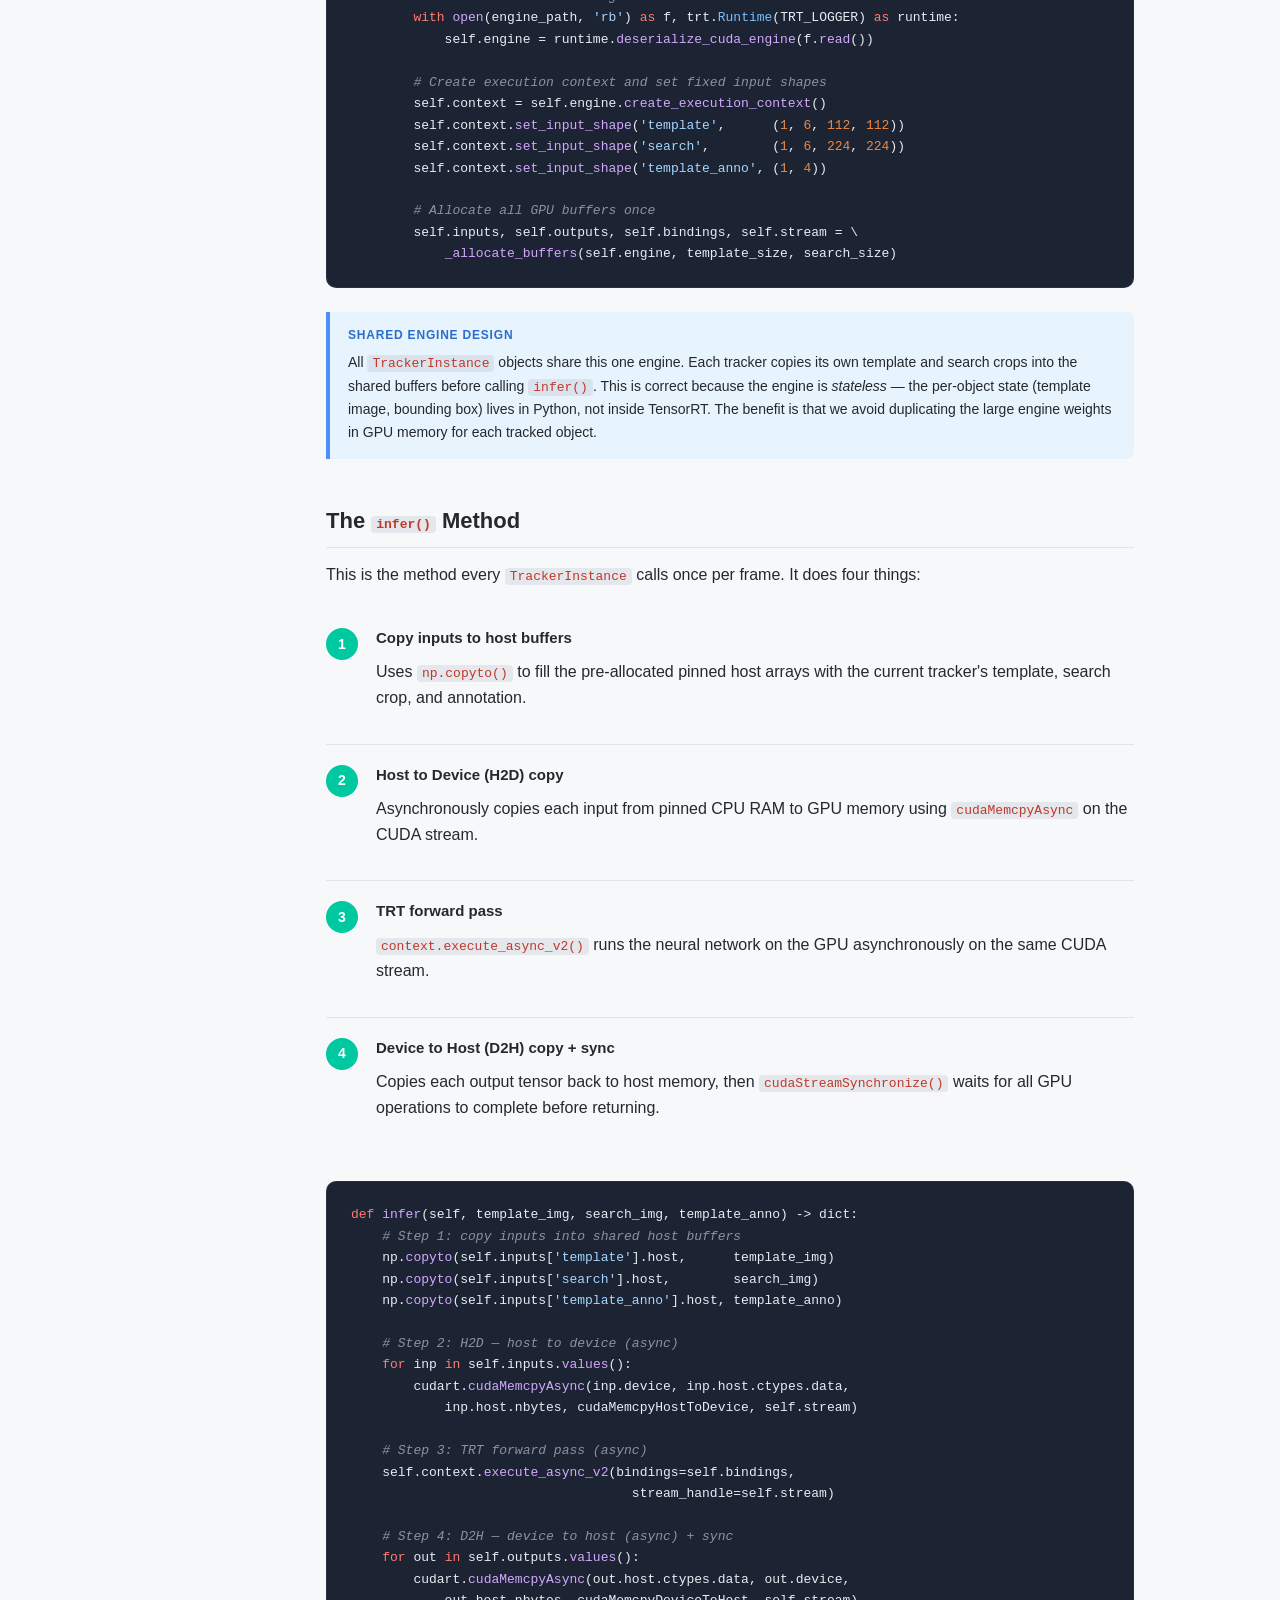
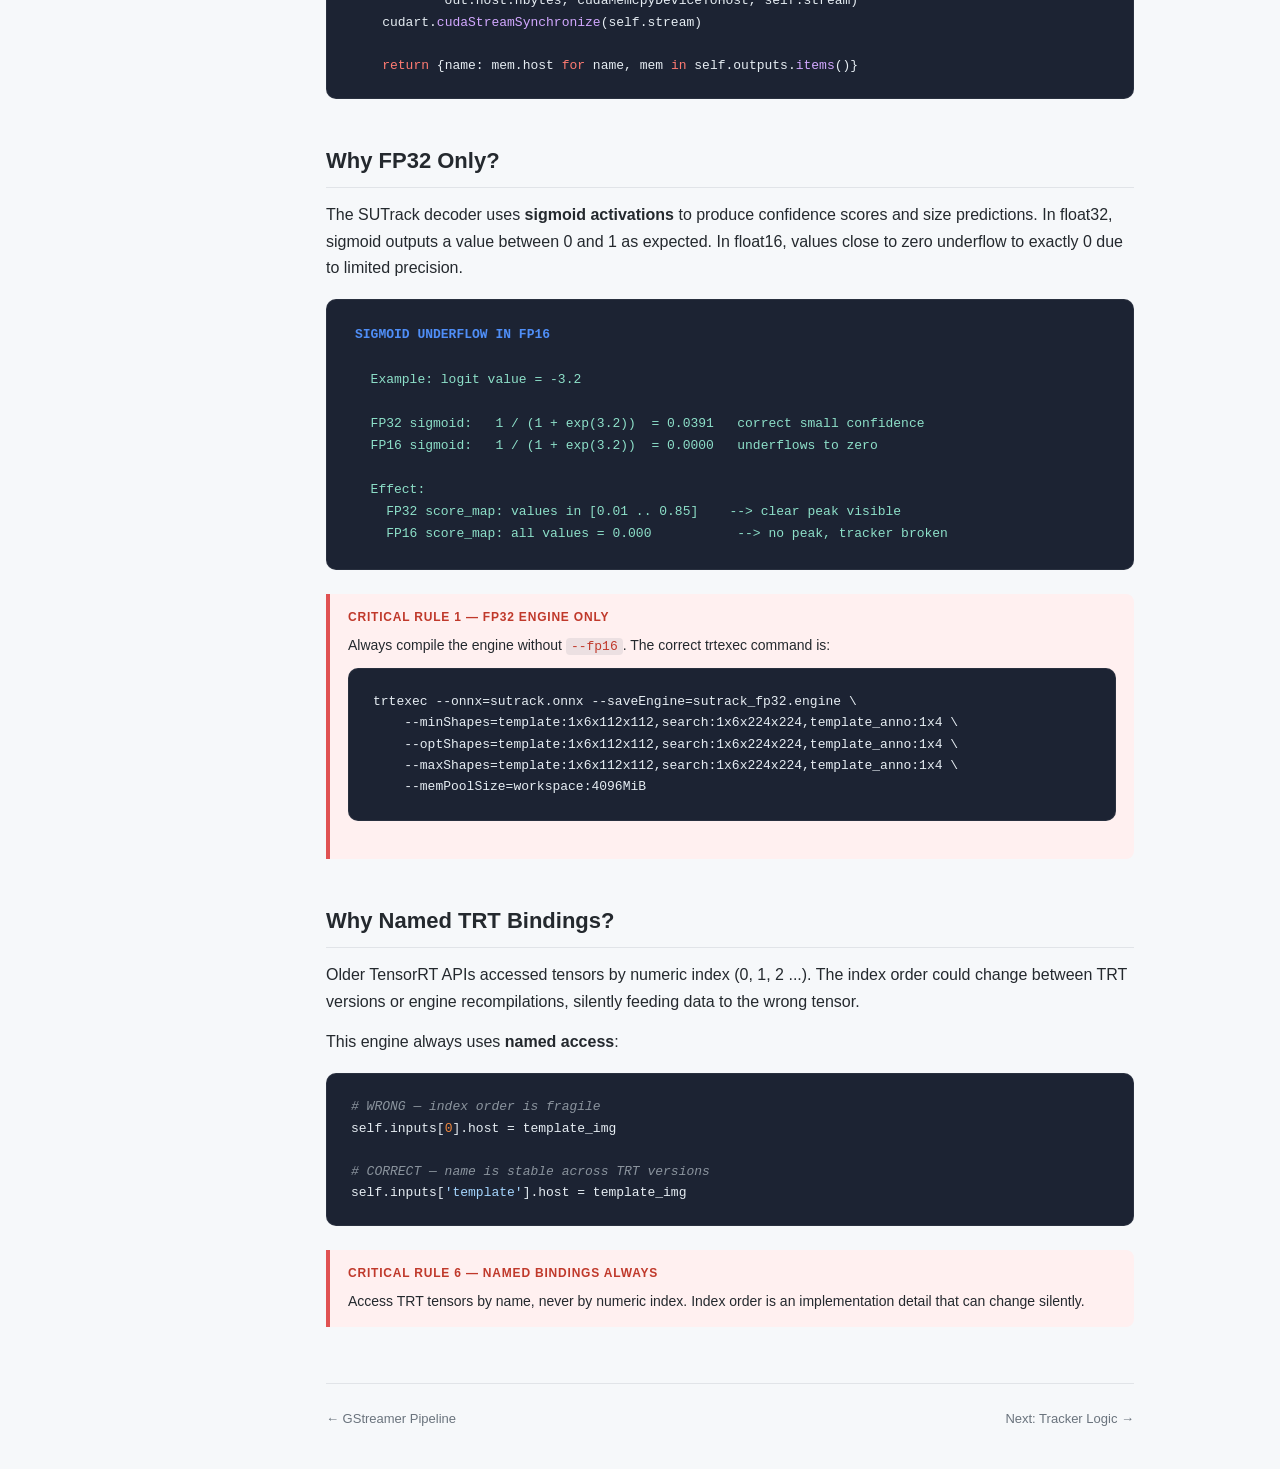
==== commit 5027f633: "feat: Primary Object Detector with click based selection" ====
--- a/deepstream/docs/html/engine.html
+++ b/deepstream/docs/html/engine.html
@@ -23,6 +23,7 @@
     <a href="engine.html" class="active"><span class="nav-icon">&#9889;</span> TensorRT Engine</a>
     <a href="tracker-logic.html"><span class="nav-icon">&#127919;</span> Tracker Logic</a>
     <a href="multi-object.html"><span class="nav-icon">&#128101;</span> Multi-Object Manager</a>
+    <a href="pgie.html"><span class="nav-icon">&#128433;</span> PGIE Click-to-Select</a>
   </nav>
   <div class="sidebar-section">On This Page</div>
   <nav>
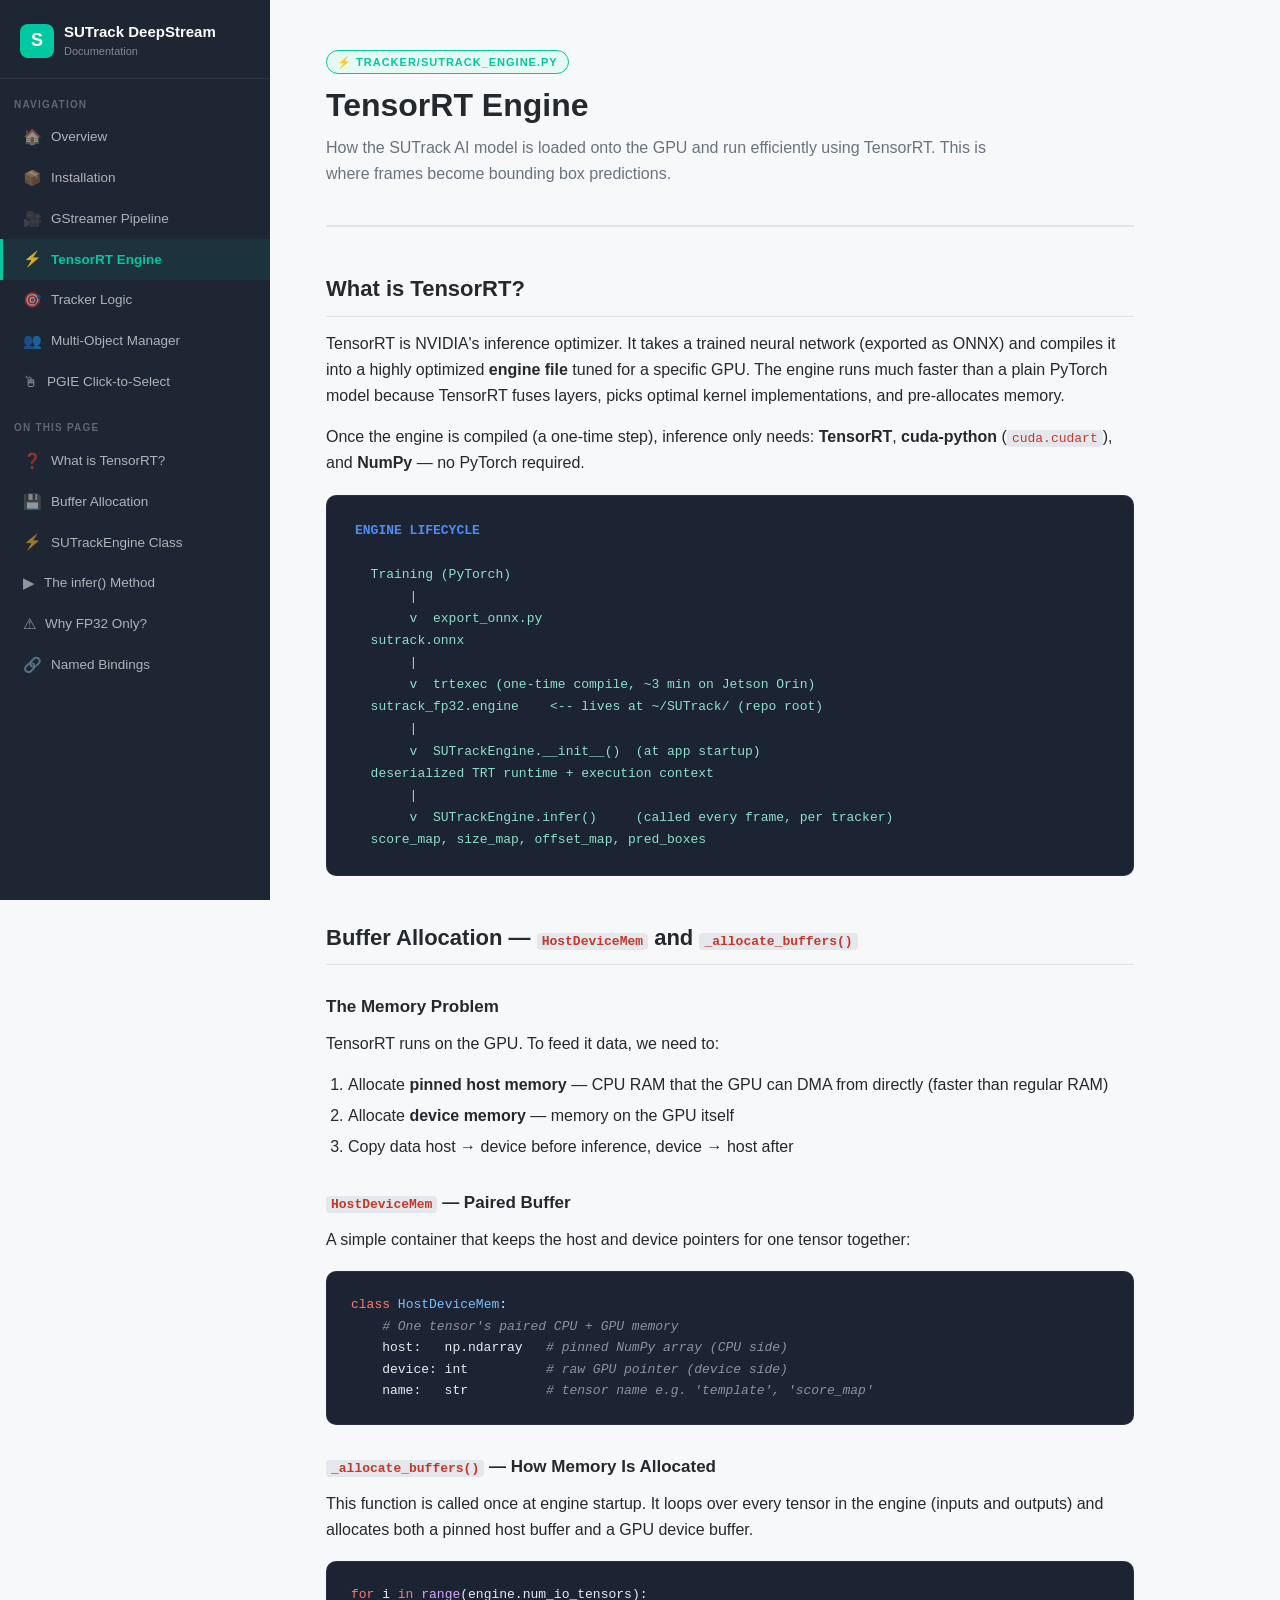
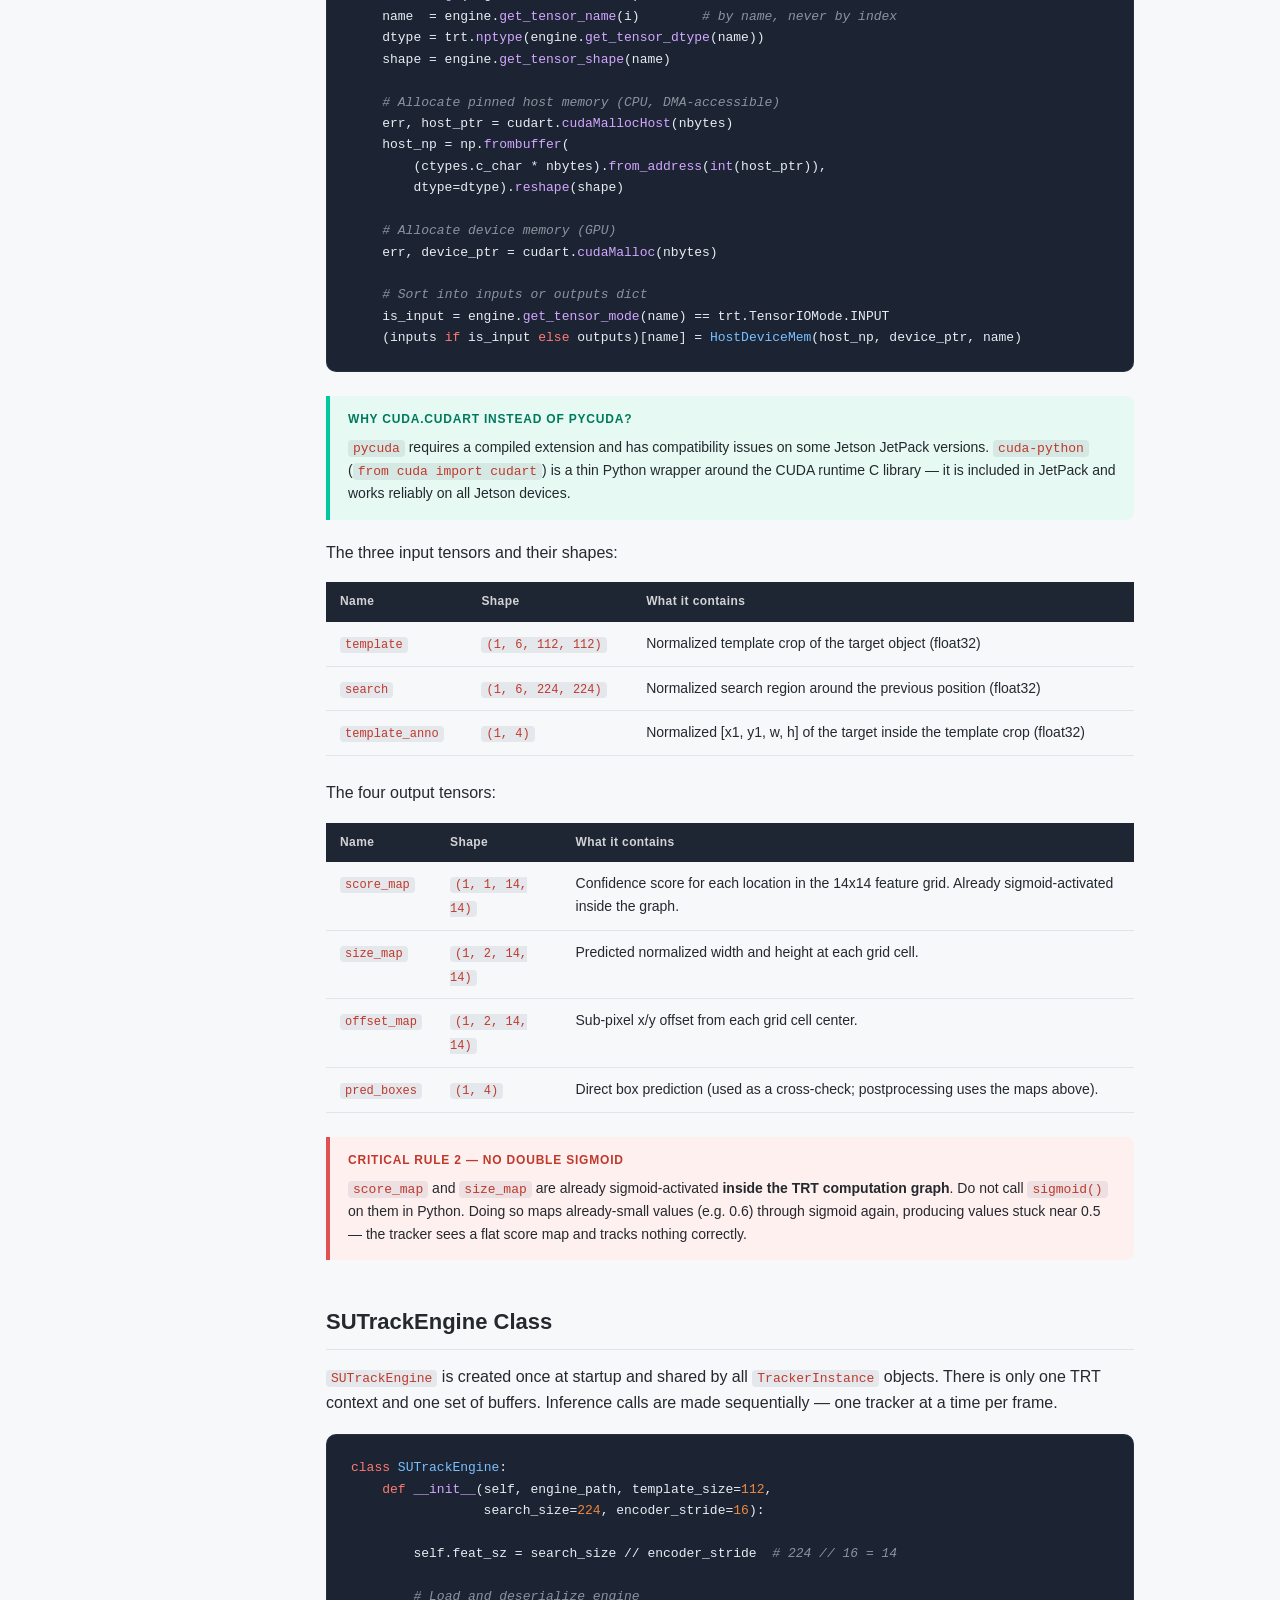
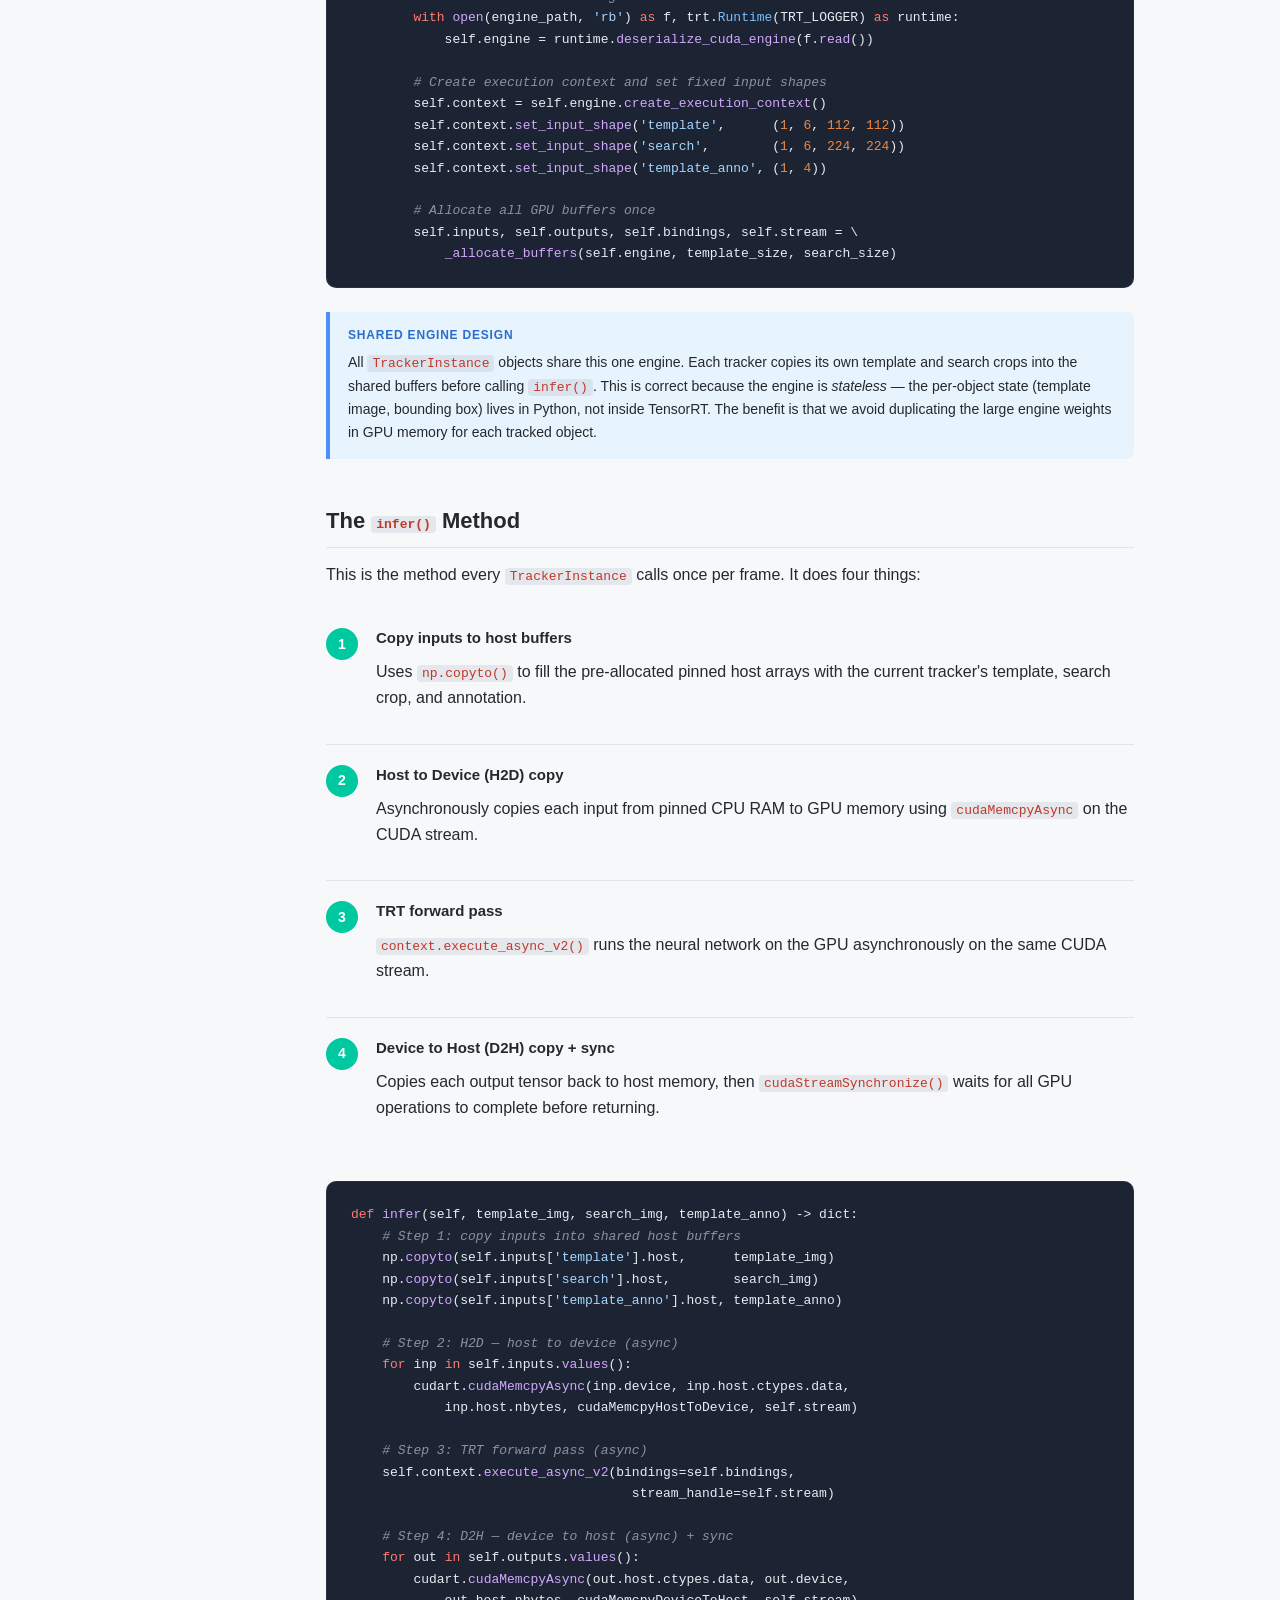
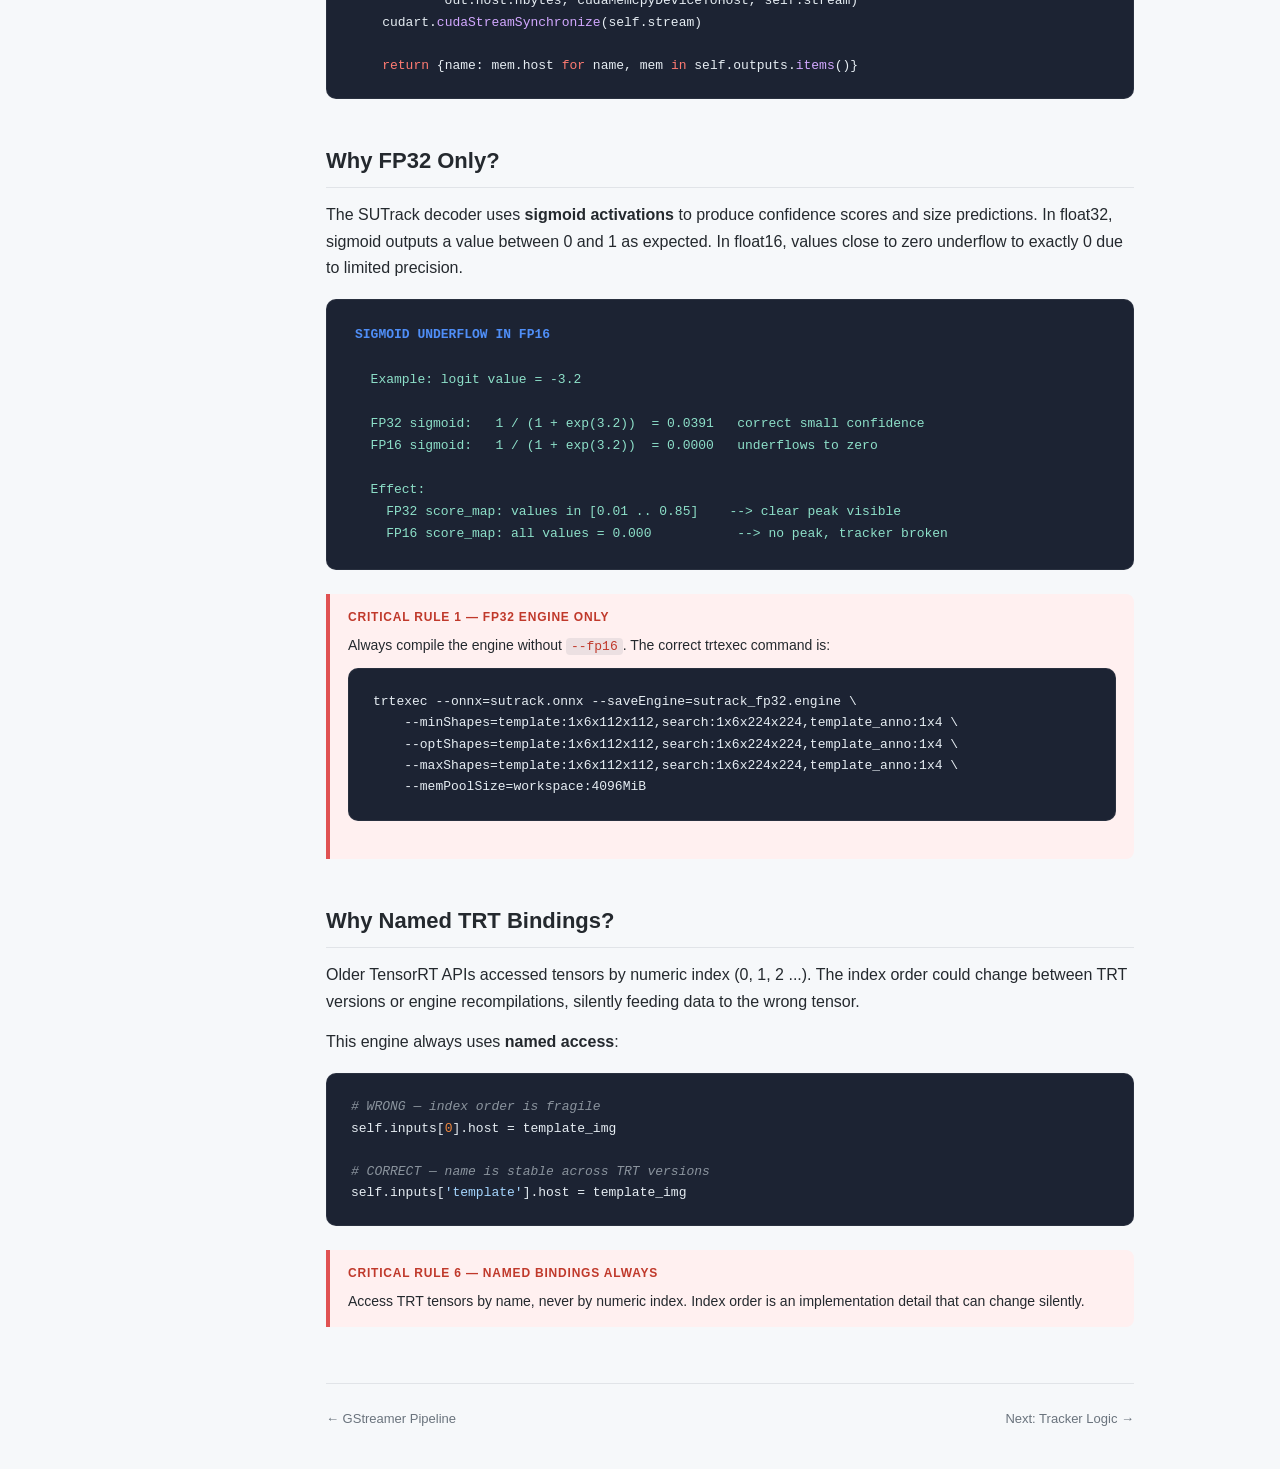
==== commit db399953: "Updated all the reference docs" ====
--- a/deepstream/docs/html/engine.html
+++ b/deepstream/docs/html/engine.html
@@ -19,6 +19,7 @@
   <div class="sidebar-section">Navigation</div>
   <nav>
     <a href="index.html"><span class="nav-icon">&#127968;</span> Overview</a>
+    <a href="install.html"><span class="nav-icon">&#128230;</span> Installation</a>
     <a href="pipeline.html"><span class="nav-icon">&#127909;</span> GStreamer Pipeline</a>
     <a href="engine.html" class="active"><span class="nav-icon">&#9889;</span> TensorRT Engine</a>
     <a href="tracker-logic.html"><span class="nav-icon">&#127919;</span> Tracker Logic</a>
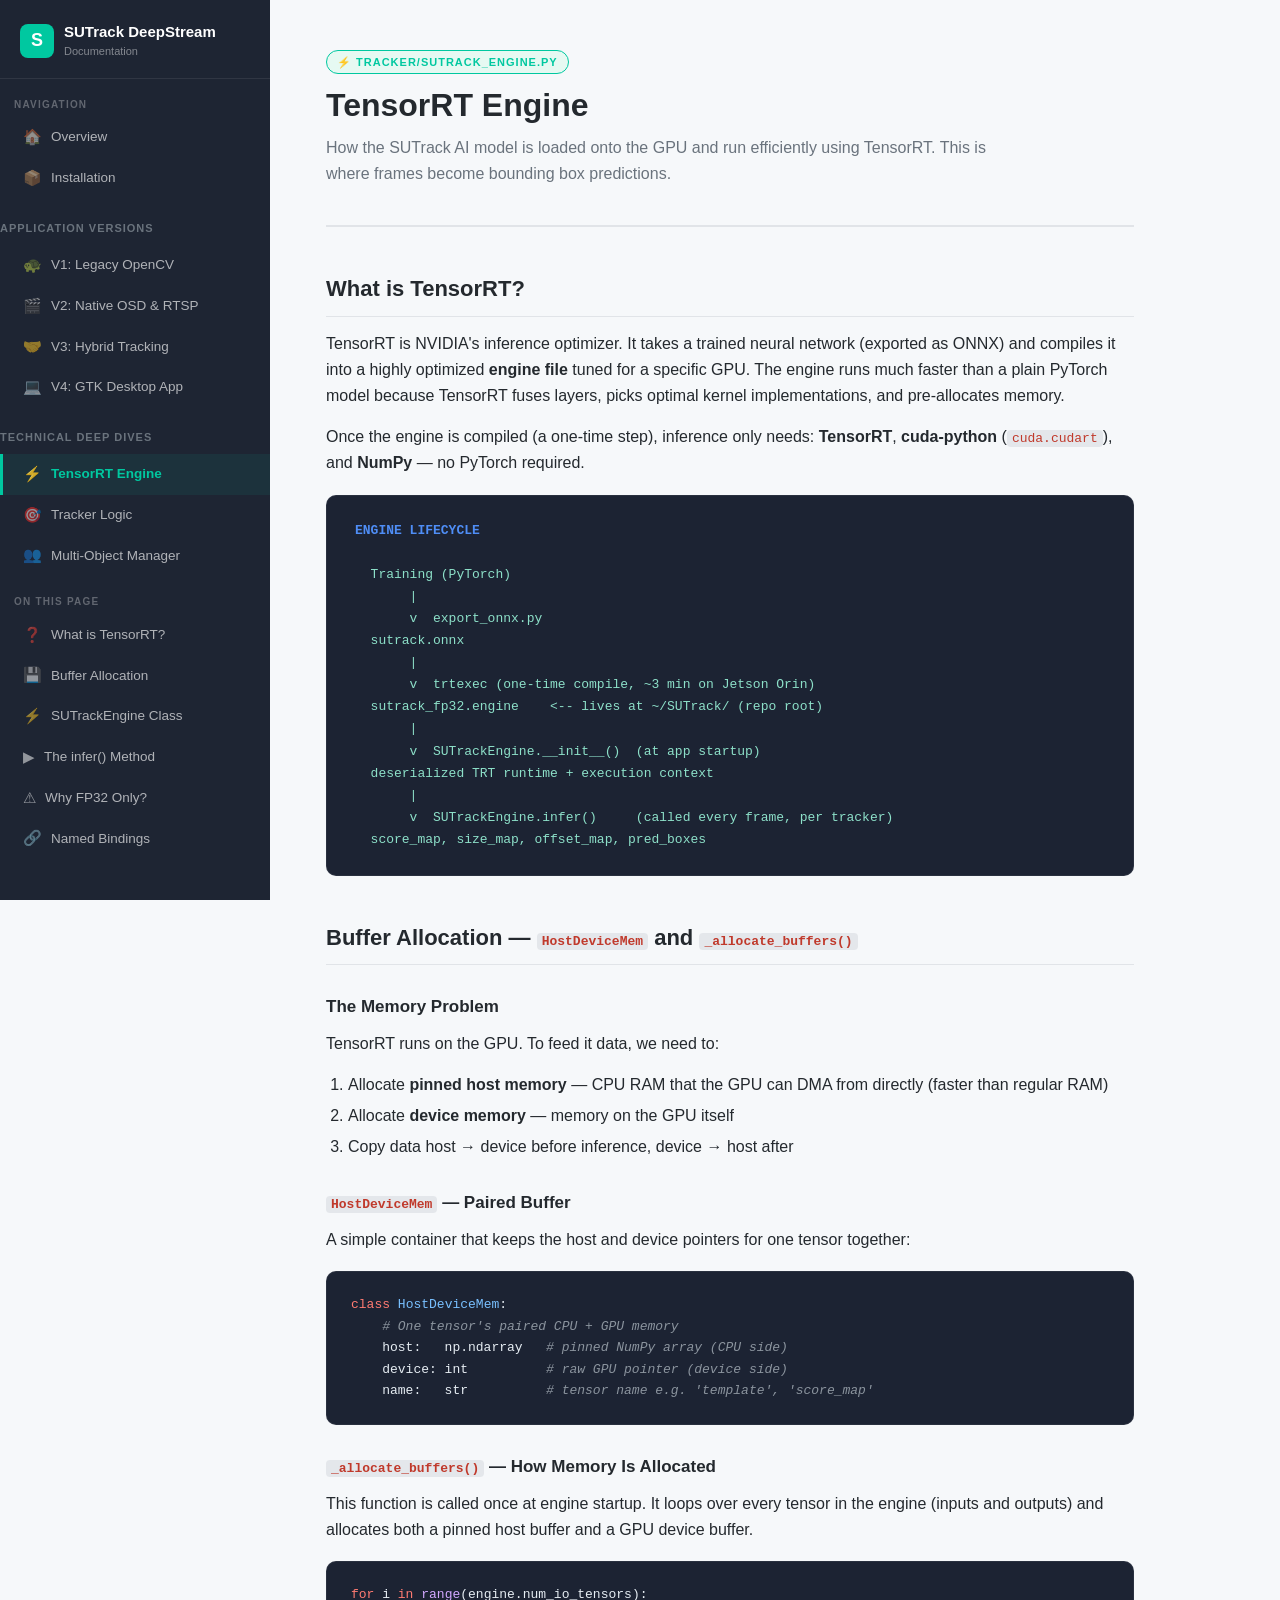
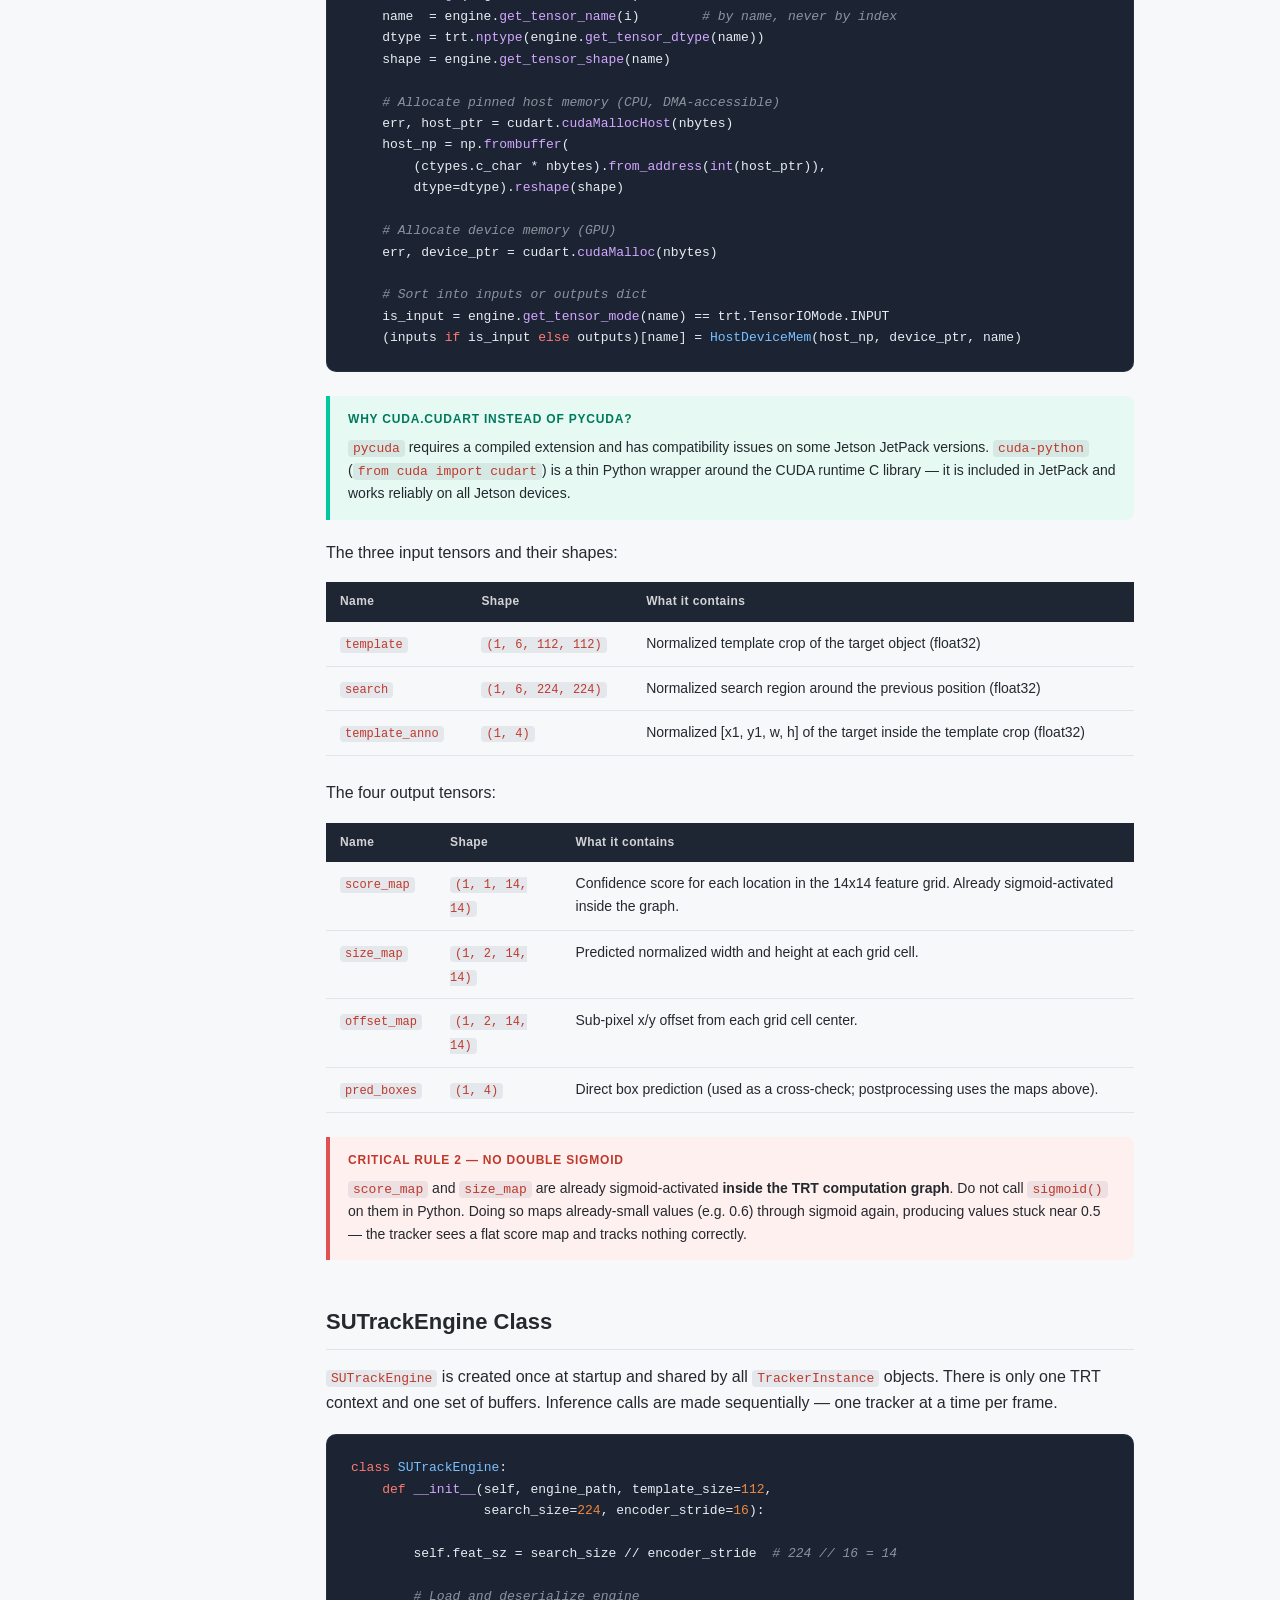
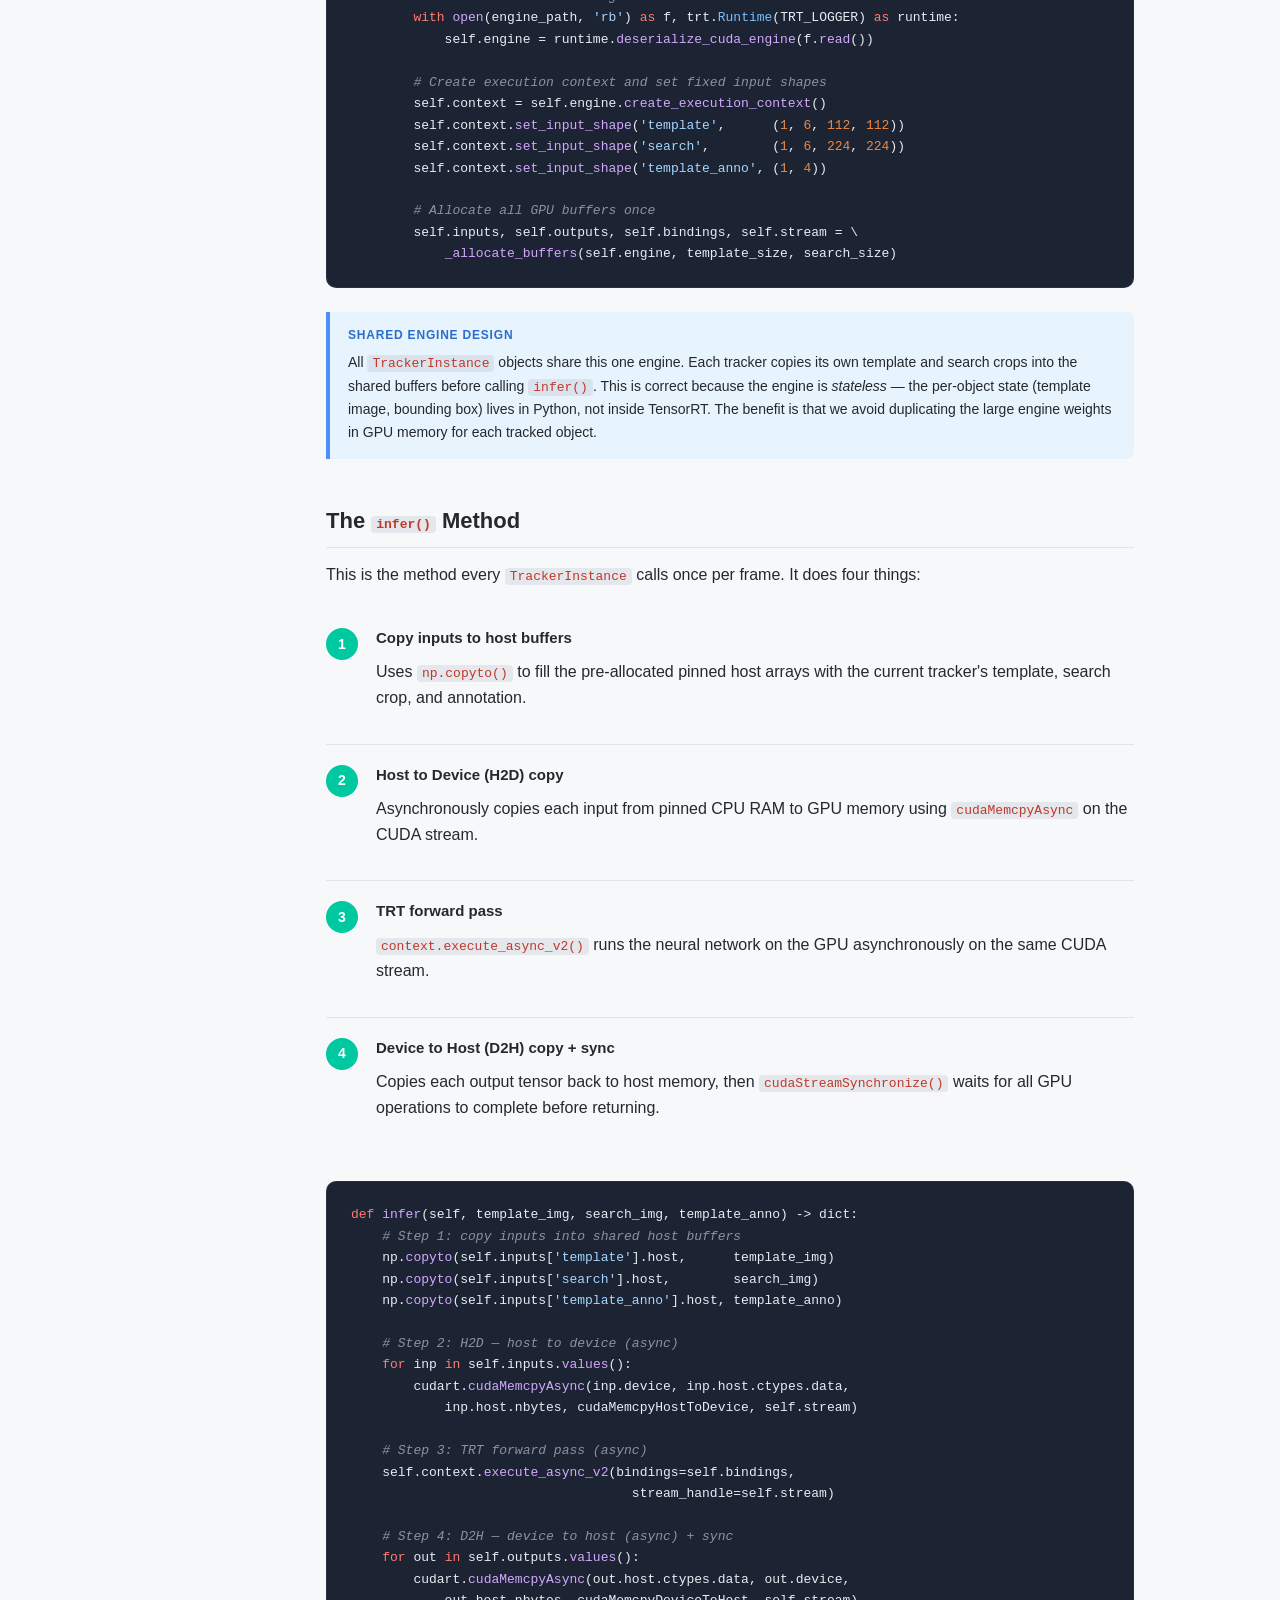
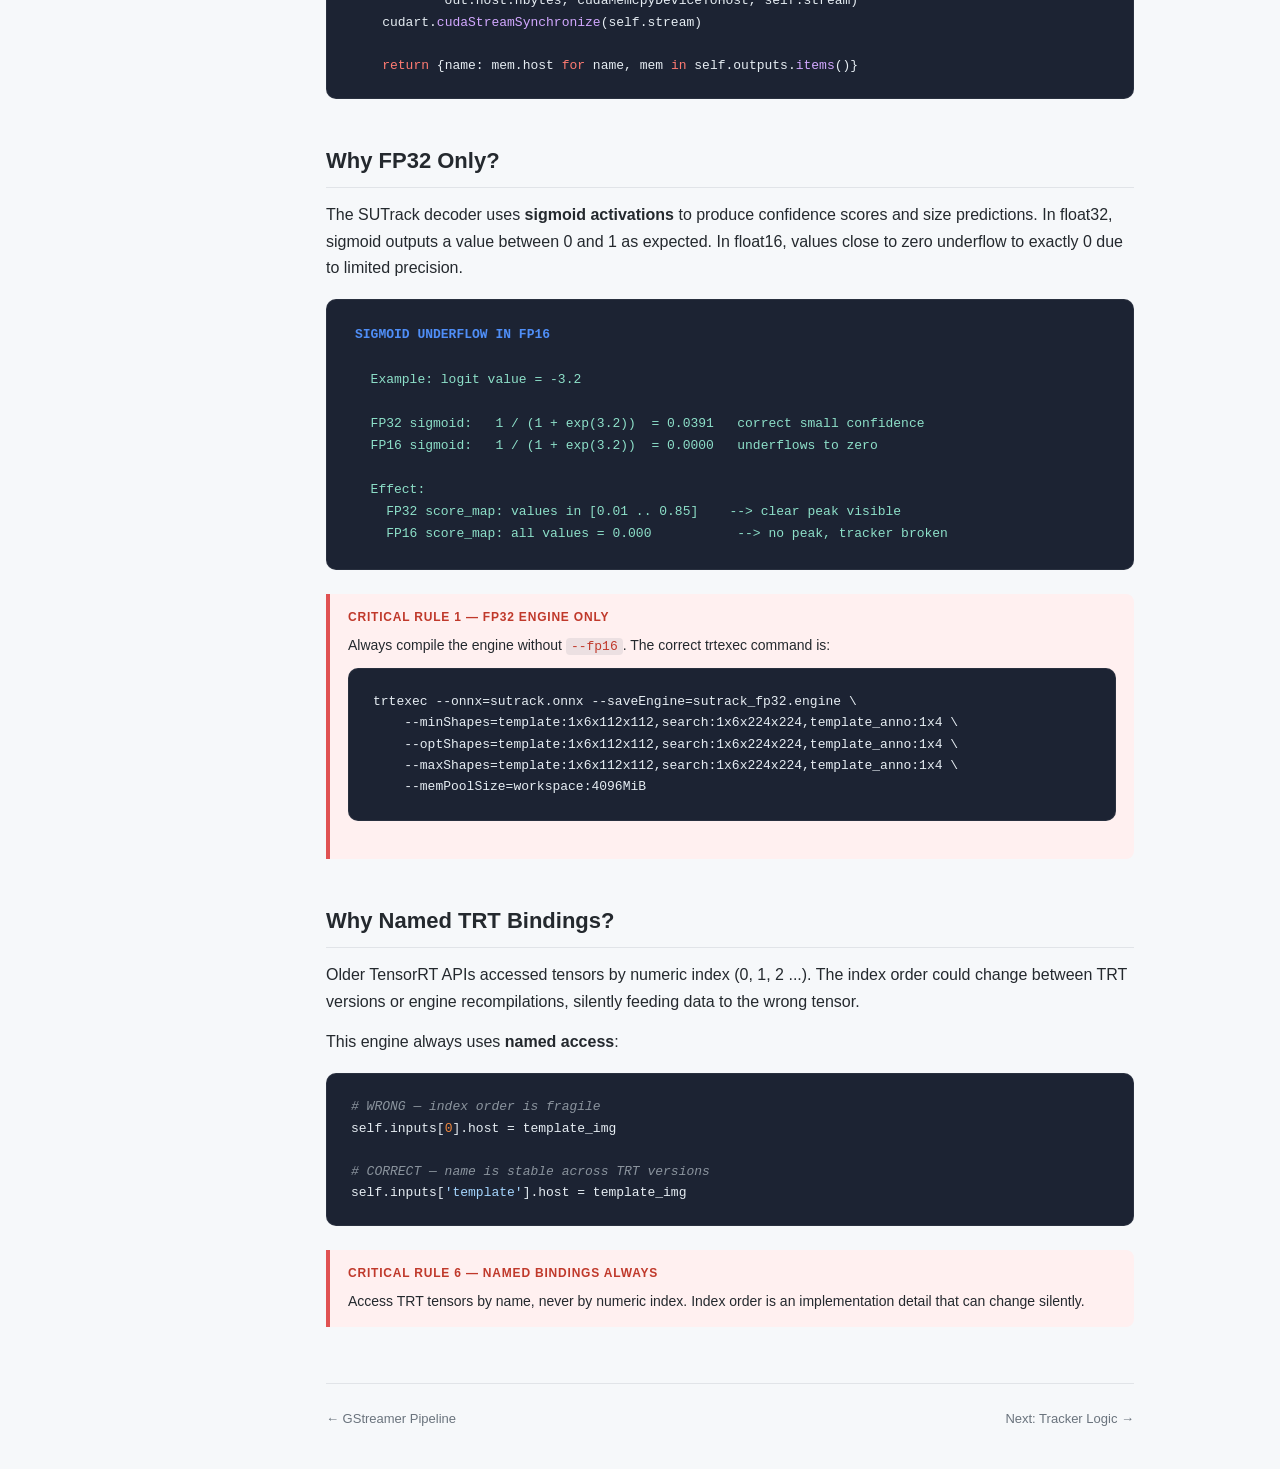
==== commit 7240e12b: "feat: Desktop Application. Provision to toggle with keys to select Object" ====
--- a/deepstream/docs/html/engine.html
+++ b/deepstream/docs/html/engine.html
@@ -18,13 +18,19 @@
   </a>
   <div class="sidebar-section">Navigation</div>
   <nav>
-    <a href="index.html"><span class="nav-icon">&#127968;</span> Overview</a>
-    <a href="install.html"><span class="nav-icon">&#128230;</span> Installation</a>
-    <a href="pipeline.html"><span class="nav-icon">&#127909;</span> GStreamer Pipeline</a>
-    <a href="engine.html" class="active"><span class="nav-icon">&#9889;</span> TensorRT Engine</a>
-    <a href="tracker-logic.html"><span class="nav-icon">&#127919;</span> Tracker Logic</a>
-    <a href="multi-object.html"><span class="nav-icon">&#128101;</span> Multi-Object Manager</a>
-    <a href="pgie.html"><span class="nav-icon">&#128433;</span> PGIE Click-to-Select</a>
+    <a href="index.html"><span class="nav-icon">🏠</span> Overview</a>
+    <a href="install.html"><span class="nav-icon">📦</span> Installation</a>
+    
+    <div style="margin: 20px 0 8px 0; font-size: 11px; text-transform: uppercase; letter-spacing: 1px; color: var(--muted); font-weight: 600;">Application Versions</div>
+    <a href="v1_legacy.html"><span class="nav-icon">🐢</span> V1: Legacy OpenCV</a>
+    <a href="v2_native.html"><span class="nav-icon">🎬</span> V2: Native OSD &amp; RTSP</a>
+    <a href="v3_hybrid.html"><span class="nav-icon">🤝</span> V3: Hybrid Tracking</a>
+    <a href="v4_desktop.html"><span class="nav-icon">💻</span> V4: GTK Desktop App</a>
+
+    <div style="margin: 20px 0 8px 0; font-size: 11px; text-transform: uppercase; letter-spacing: 1px; color: var(--muted); font-weight: 600;">Technical Deep Dives</div>
+    <a href="engine.html" class="active"><span class="nav-icon">⚡</span> TensorRT Engine</a>
+    <a href="tracker-logic.html"><span class="nav-icon">🎯</span> Tracker Logic</a>
+    <a href="multi-object.html"><span class="nav-icon">👥</span> Multi-Object Manager</a>
   </nav>
   <div class="sidebar-section">On This Page</div>
   <nav>
@@ -301,7 +307,7 @@
   </div>
 
   <div class="page-footer">
-    <div class="nav-links"><a href="pipeline.html">&#8592; GStreamer Pipeline</a></div>
+    <div class="nav-links"><a href="v1_legacy.html">&#8592; GStreamer Pipeline</a></div>
     <div class="nav-links"><a href="tracker-logic.html">Next: Tracker Logic &#8594;</a></div>
   </div>
 
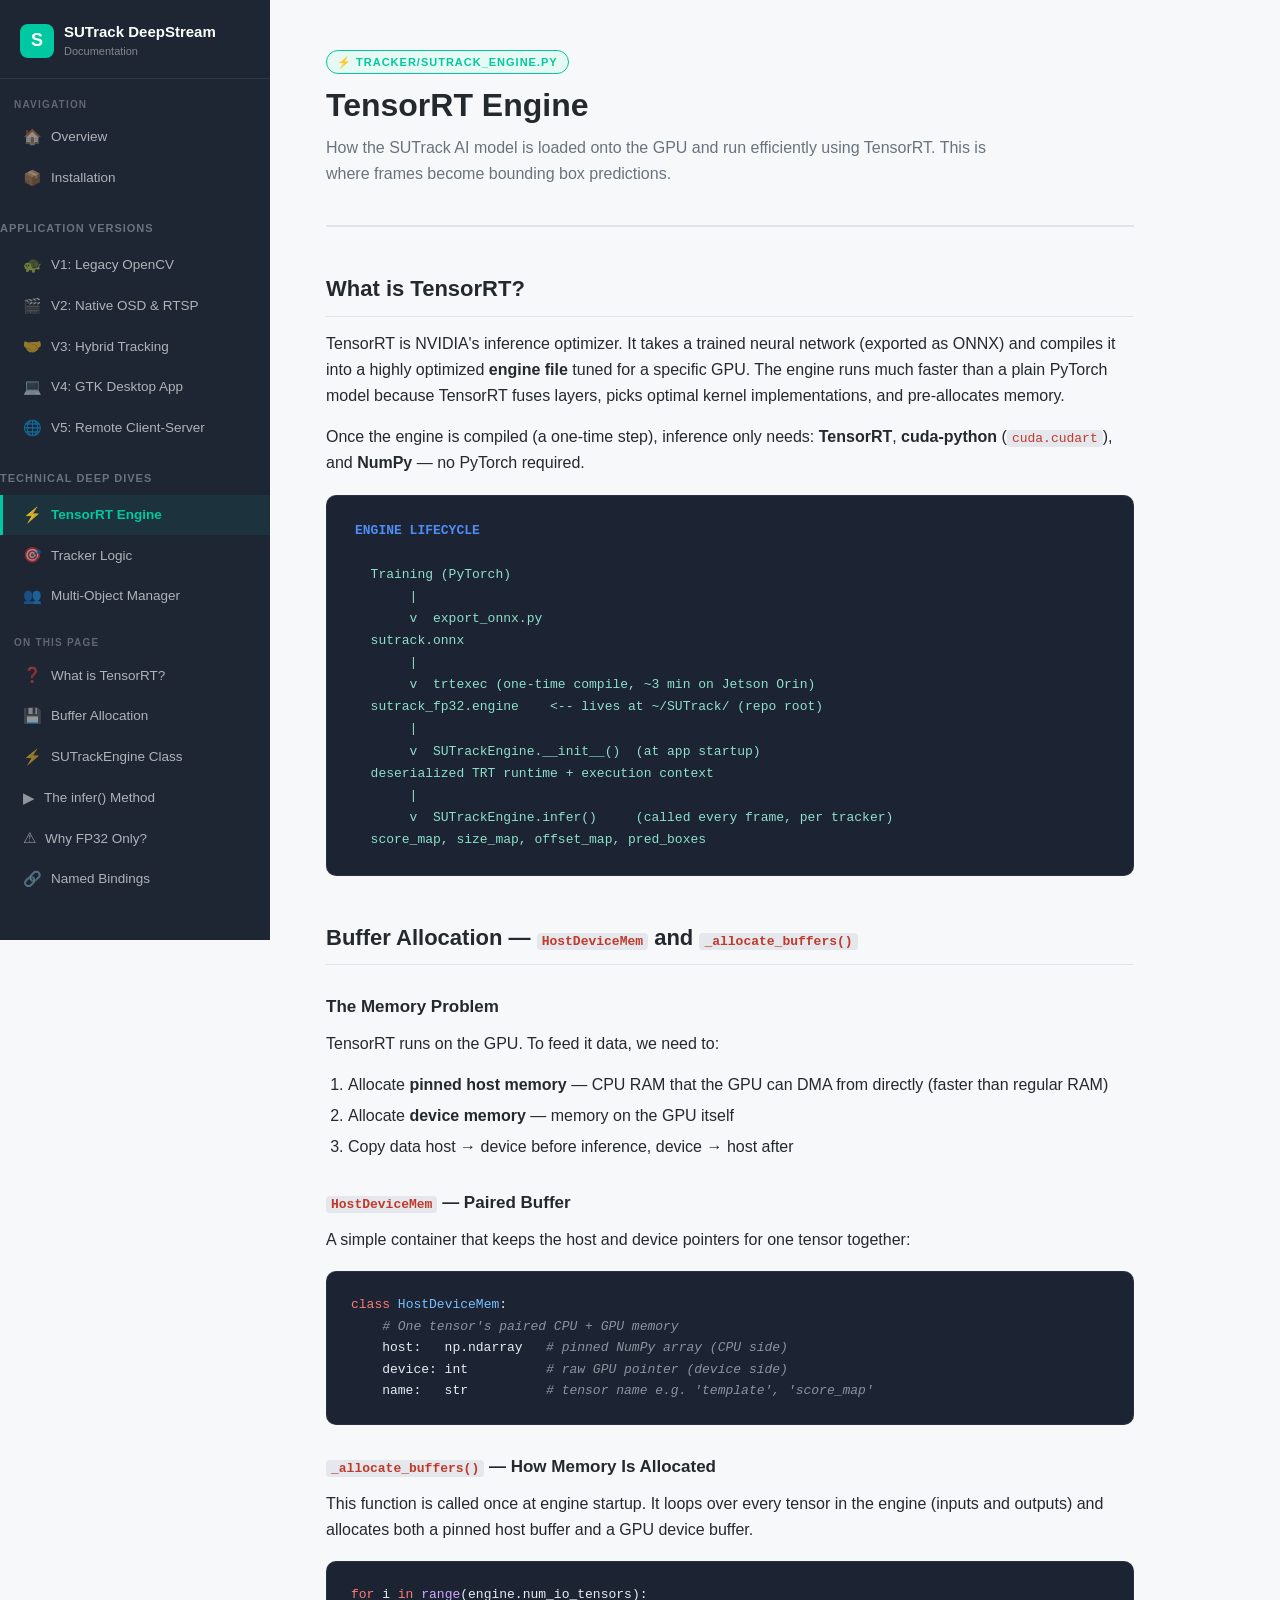
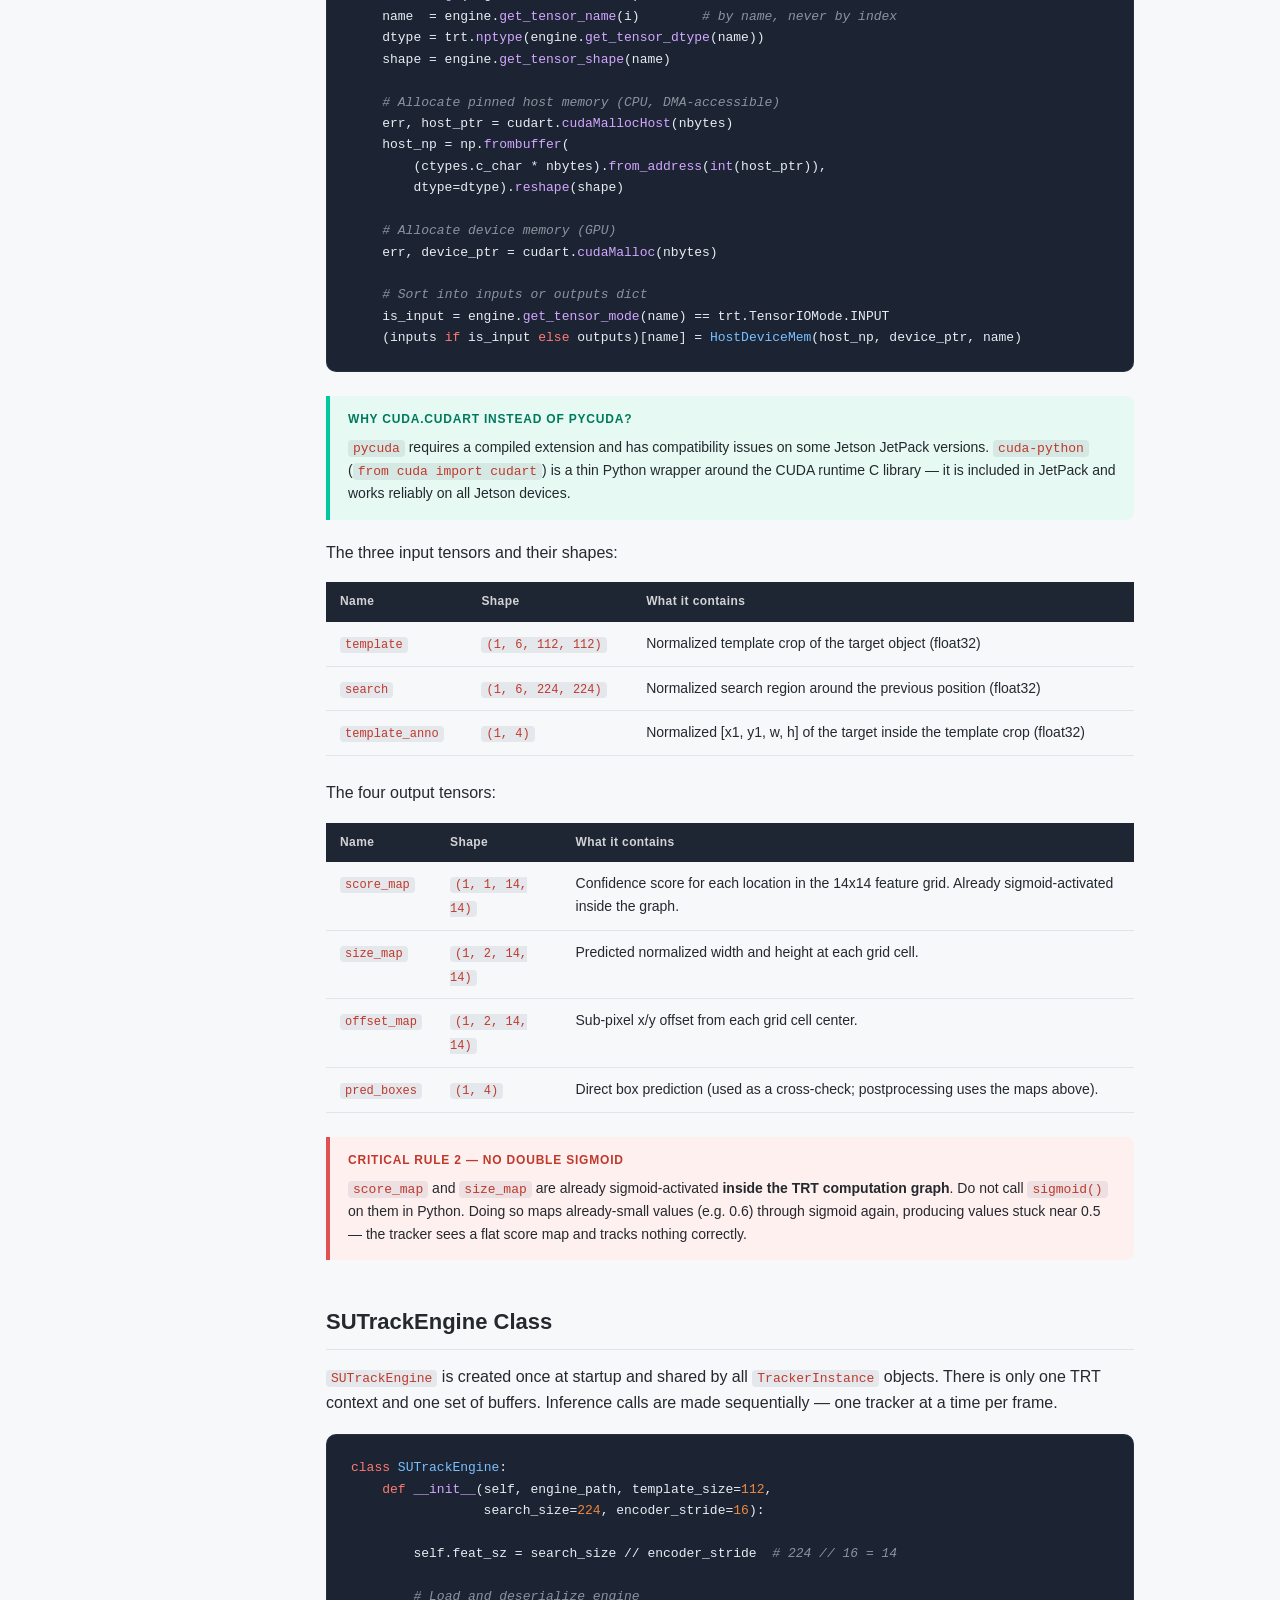
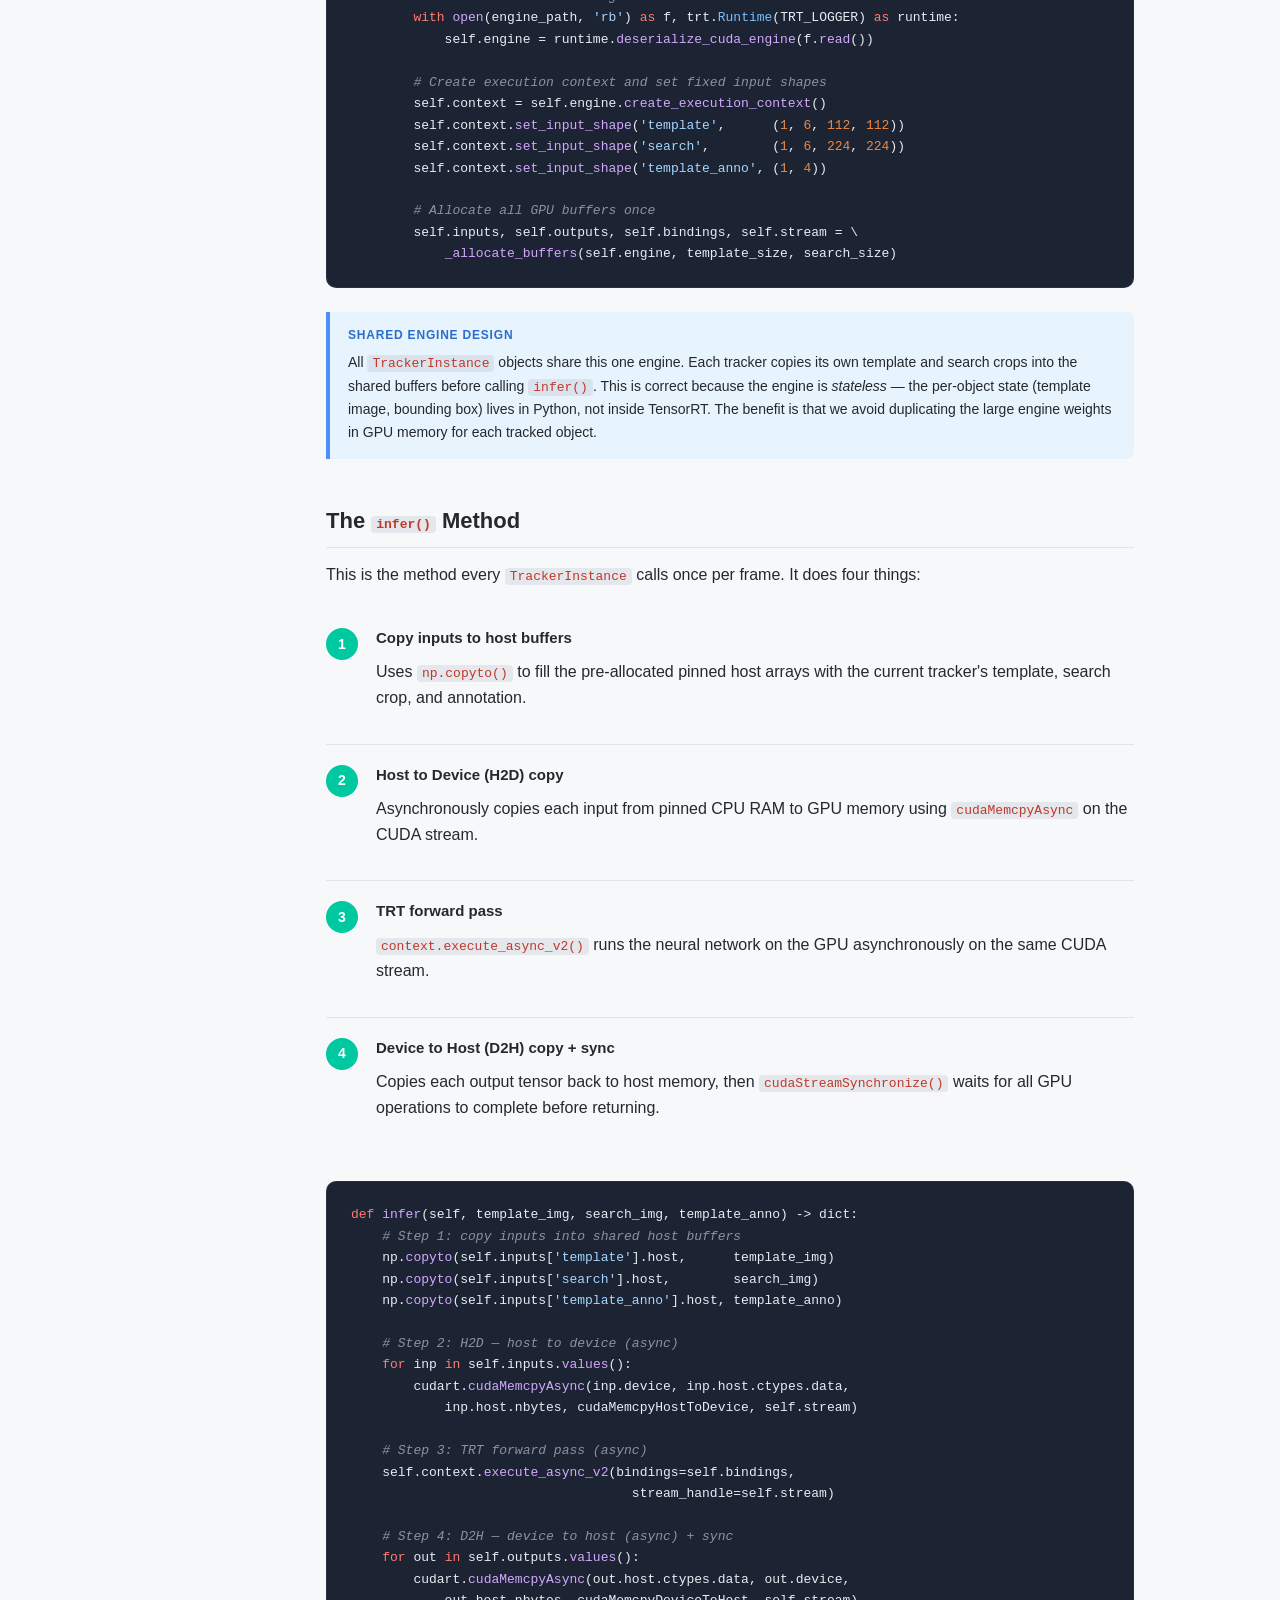
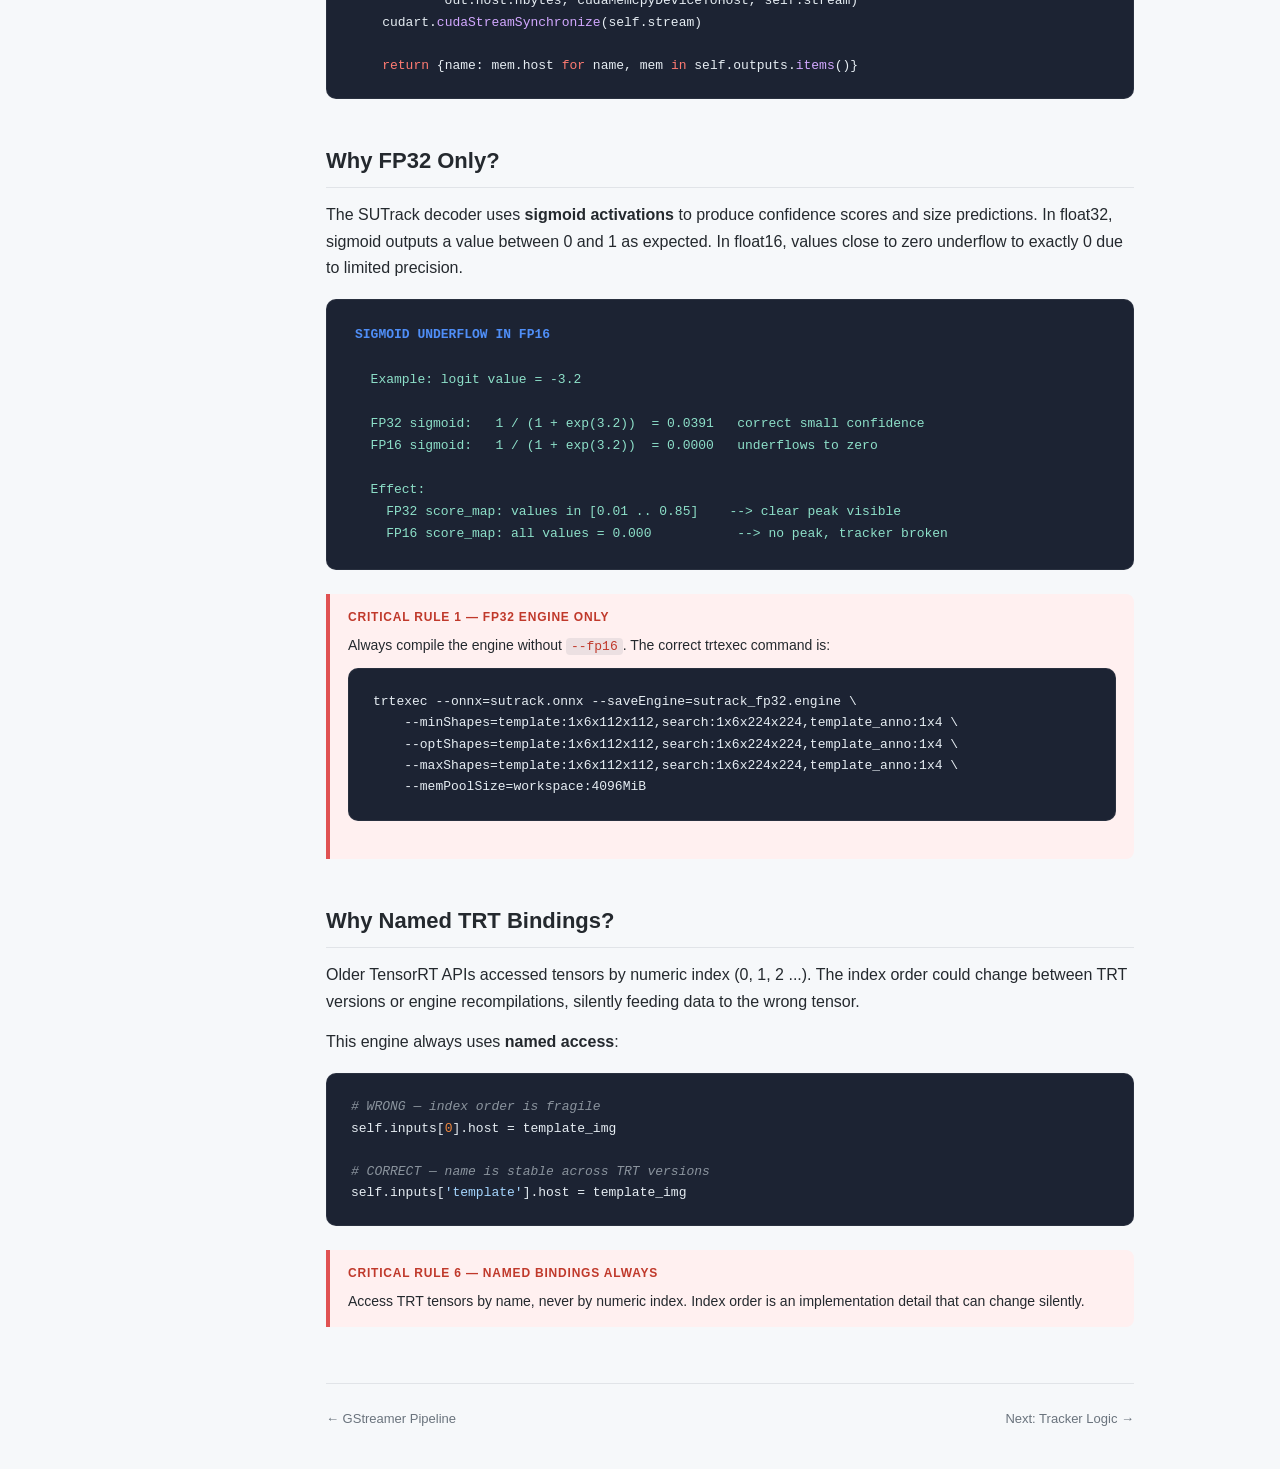
==== commit db837444: "feat: app v5, accessing the application remotely" ====
--- a/deepstream/docs/html/engine.html
+++ b/deepstream/docs/html/engine.html
@@ -26,6 +26,7 @@
     <a href="v2_native.html"><span class="nav-icon">🎬</span> V2: Native OSD &amp; RTSP</a>
     <a href="v3_hybrid.html"><span class="nav-icon">🤝</span> V3: Hybrid Tracking</a>
     <a href="v4_desktop.html"><span class="nav-icon">💻</span> V4: GTK Desktop App</a>
+    <a href="v5_remote.html"><span class="nav-icon">🌐</span> V5: Remote Client-Server</a>
 
     <div style="margin: 20px 0 8px 0; font-size: 11px; text-transform: uppercase; letter-spacing: 1px; color: var(--muted); font-weight: 600;">Technical Deep Dives</div>
     <a href="engine.html" class="active"><span class="nav-icon">⚡</span> TensorRT Engine</a>
